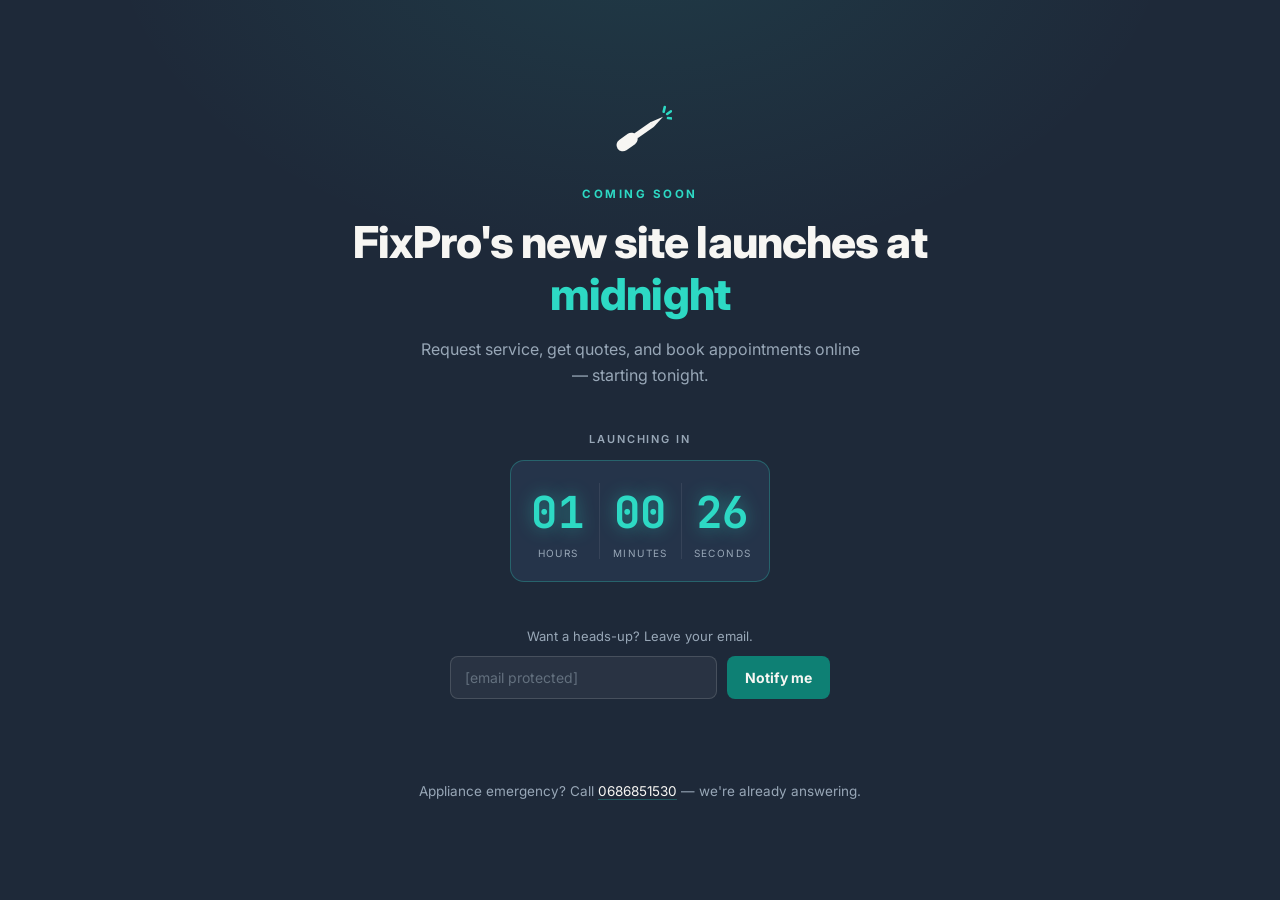
==== index.html @ 2ffcae4a "Add FixPro coming-soon page Static single-page site with a countdown to local midnight and an email " ====
<!DOCTYPE html>
<html lang="en">
<head>
<meta charset="UTF-8">
<meta name="viewport" content="width=device-width, initial-scale=1.0">
<title>Coming Soon — FixPro</title>
<link rel="preconnect" href="https://fonts.googleapis.com">
<link rel="preconnect" href="https://fonts.gstatic.com" crossorigin>
<link href="https://fonts.googleapis.com/css2?family=Inter:wght@400;500;600;700;800&family=JetBrains+Mono:wght@500;600;700&display=swap" rel="stylesheet">
<style>
  :root{
    --charcoal:#1E2939;
    --panel:#25344A;
    --offwhite:#F7F6F3;
    --teal-deep:#0E8074;
    --teal:#2DD9C4;
    --gray:#98A7B7;
    --border:rgba(45,217,196,0.28);
  }
  *{ box-sizing:border-box; }
  html,body{ height:100%; }
  body{
    margin:0; min-height:100vh; display:flex; align-items:center; justify-content:center;
    background:
      radial-gradient(ellipse 900px 600px at 50% -10%, rgba(45,217,196,0.10), transparent 60%),
      var(--charcoal);
    color:var(--offwhite);
    font-family:'Inter',system-ui,-apple-system,sans-serif;
    padding:64px 20px;
  }
  .mono{ font-family:'JetBrains Mono',ui-monospace,monospace; }

  .wrap{ max-width:600px; width:100%; text-align:center; animation:rise .7s ease both; }
  @keyframes rise{ from{ opacity:0; transform:translateY(14px); } to{ opacity:1; transform:none; } }

  .icon{ width:64px; height:64px; margin:0 auto 22px; display:block; }

  .eyebrow{
    font-size:11.5px; letter-spacing:.22em; font-weight:700; color:var(--teal);
    text-transform:uppercase; margin-bottom:16px;
  }
  h1{
    font-size:clamp(26px,6vw,44px); line-height:1.18; font-weight:800; letter-spacing:-0.02em;
    margin:0 0 16px;
  }
  h1 .accent{ color:var(--teal); }
  .sub{
    font-size:16px; line-height:1.6; color:var(--gray); max-width:440px; margin:0 auto 44px;
  }

  .cd-label{
    font-size:11px; letter-spacing:.18em; text-transform:uppercase; color:var(--gray);
    font-weight:600; margin-bottom:14px;
  }
  .panel{
    display:inline-flex; background:var(--panel); border:1px solid var(--border);
    border-radius:14px; padding:22px 6px; box-shadow:0 0 0 rgba(45,217,196,0.25);
    animation:glow 3.2s ease-in-out infinite;
  }
  @keyframes glow{
    0%,100%{ box-shadow:0 0 18px -4px rgba(45,217,196,0.18); }
    50%{ box-shadow:0 0 30px -2px rgba(45,217,196,0.38); }
  }
  .seg{ width:82px; padding:0 6px; position:relative; }
  .seg + .seg{ border-left:1px solid rgba(255,255,255,0.08); }
  .seg .num{
    font-size:clamp(30px,7vw,44px); font-weight:700; color:var(--teal);
    text-shadow:0 0 18px rgba(45,217,196,0.45); letter-spacing:.02em; font-variant-numeric:tabular-nums;
  }
  .seg .unit{ font-size:10px; letter-spacing:.14em; color:var(--gray); text-transform:uppercase; margin-top:6px; }

  #launched{ display:none; }
  #launched .num{ font-size:clamp(26px,5vw,34px); color:var(--teal); font-weight:700; }

  .notify{ margin-top:46px; }
  .notify-label{ display:block; font-size:13px; color:var(--gray); margin-bottom:12px; }
  .notify-row{ display:flex; gap:10px; max-width:380px; margin:0 auto; }
  .notify-row input{
    flex:1 1 auto; min-width:0; background:rgba(255,255,255,0.05); border:1px solid rgba(255,255,255,0.14);
    color:var(--offwhite); border-radius:8px; padding:12px 14px; font-size:14px; font-family:'Inter',sans-serif;
  }
  .notify-row input::placeholder{ color:#63707E; }
  .notify-row input:focus{ outline:2px solid var(--teal); outline-offset:1px; border-color:transparent; }
  .notify-row button{
    background:var(--teal-deep); color:var(--offwhite); border:none; border-radius:8px;
    padding:12px 18px; font-family:'Inter',sans-serif; font-weight:700; font-size:14px; cursor:pointer; flex-shrink:0;
  }
  .notify-row button:hover{ background:#0b6b60; }
  .notify-row button:focus-visible,.notify-row input:focus-visible{ outline:2px solid var(--teal); outline-offset:2px; }
  .notify-message{ min-height:1.2em; font-size:13px; color:var(--teal); margin:12px 0 0; }

  footer{ margin-top:56px; font-size:13.5px; color:var(--gray); }
  footer a{ color:var(--offwhite); text-decoration:none; border-bottom:1px solid var(--border); }
  footer a:hover{ color:var(--teal); }

  @media (max-width:480px){
    .seg{ width:64px; }
    .panel{ padding:18px 2px; }
    .notify-row{ flex-direction:column; }
  }

  @media (prefers-reduced-motion: reduce){
    *{ animation:none !important; transition:none !important; }
  }
</style>
</head>
<body>
  <div class="wrap">
    <svg class="icon" viewBox="0 0 160 160" xmlns="http://www.w3.org/2000/svg" aria-hidden="true">
      <g transform="translate(80,80) rotate(-35) scale(1.05)">
        <rect x="-65" y="-15" width="55" height="30" rx="15" fill="#F7F6F3"/>
        <rect x="-12" y="-7" width="48" height="14" fill="#F7F6F3"/>
        <polygon points="35,-7 35,7 67,0" fill="#F7F6F3"/>
        <line x1="75" y1="-9" x2="84" y2="-17" stroke="#2DD9C4" stroke-width="6" stroke-linecap="round"/>
        <line x1="79" y1="0" x2="90" y2="0" stroke="#2DD9C4" stroke-width="6" stroke-linecap="round"/>
        <line x1="75" y1="9" x2="84" y2="17" stroke="#2DD9C4" stroke-width="6" stroke-linecap="round"/>
      </g>
    </svg>

    <div class="eyebrow">Coming soon</div>
    <h1>FixPro's new site launches at <span class="accent">midnight</span></h1>
    <p class="sub">Request service, get quotes, and book appointments online — starting tonight.</p>

    <div id="countdown">
      <div class="cd-label">Launching in</div>
      <div class="panel">
        <div class="seg"><div class="num mono" id="cd-h">00</div><div class="unit">Hours</div></div>
        <div class="seg"><div class="num mono" id="cd-m">00</div><div class="unit">Minutes</div></div>
        <div class="seg"><div class="num mono" id="cd-s">00</div><div class="unit">Seconds</div></div>
      </div>
    </div>

    <div id="launched">
      <div class="cd-label">&nbsp;</div>
      <div class="panel"><div class="seg" style="width:auto;"><div class="num mono">It's midnight — we're live!</div></div></div>
    </div>

    <div class="notify">
      <label class="notify-label" for="notify-email">Want a heads-up? Leave your email.</label>
      <div class="notify-row">
        <input type="email" id="notify-email" placeholder="[email protected]" required>
        <button type="button" onclick="handleNotify()">Notify me</button>
      </div>
      <p class="notify-message" id="notify-msg" aria-live="polite"></p>
    </div>

    <footer>
      Appliance emergency? Call <a href="tel:0686851530">0686851530</a> — we're already answering.
    </footer>
  </div>

<script>
  function nextMidnight(){
    const now = new Date();
    return new Date(now.getFullYear(), now.getMonth(), now.getDate() + 1, 0, 0, 0, 0);
  }

  function pad(n){ return String(n).padStart(2,'0'); }

  let cdTimer = null;

  function tick(){
    const diff = nextMidnight() - new Date();
    if (diff <= 0){
      clearInterval(cdTimer);
      document.getElementById('countdown').style.display = 'none';
      document.getElementById('launched').style.display = 'block';
      return;
    }
    const totalSeconds = Math.floor(diff / 1000);
    document.getElementById('cd-h').textContent = pad(Math.floor(totalSeconds / 3600));
    document.getElementById('cd-m').textContent = pad(Math.floor((totalSeconds % 3600) / 60));
    document.getElementById('cd-s').textContent = pad(totalSeconds % 60);
  }

  tick();
  cdTimer = setInterval(tick, 1000);

  // NOTE: this demo form doesn't send anywhere yet — wire it up to an email
  // service (Mailchimp, ConvertKit, a form endpoint, etc.) to collect real signups.
  function handleNotify(){
    const input = document.getElementById('notify-email');
    const msg = document.getElementById('notify-msg');
    if (!input.value || !input.checkValidity()){
      msg.textContent = 'Enter a valid email address.';
      msg.style.color = '#FF8A80';
      return;
    }
    msg.style.color = 'var(--teal)';
    msg.textContent = "Thanks — we'll email you the moment we're live.";
    input.value = '';
    input.disabled = true;
    document.querySelector('.notify-row button').disabled = true;
  }
</script>
</body>
</html>
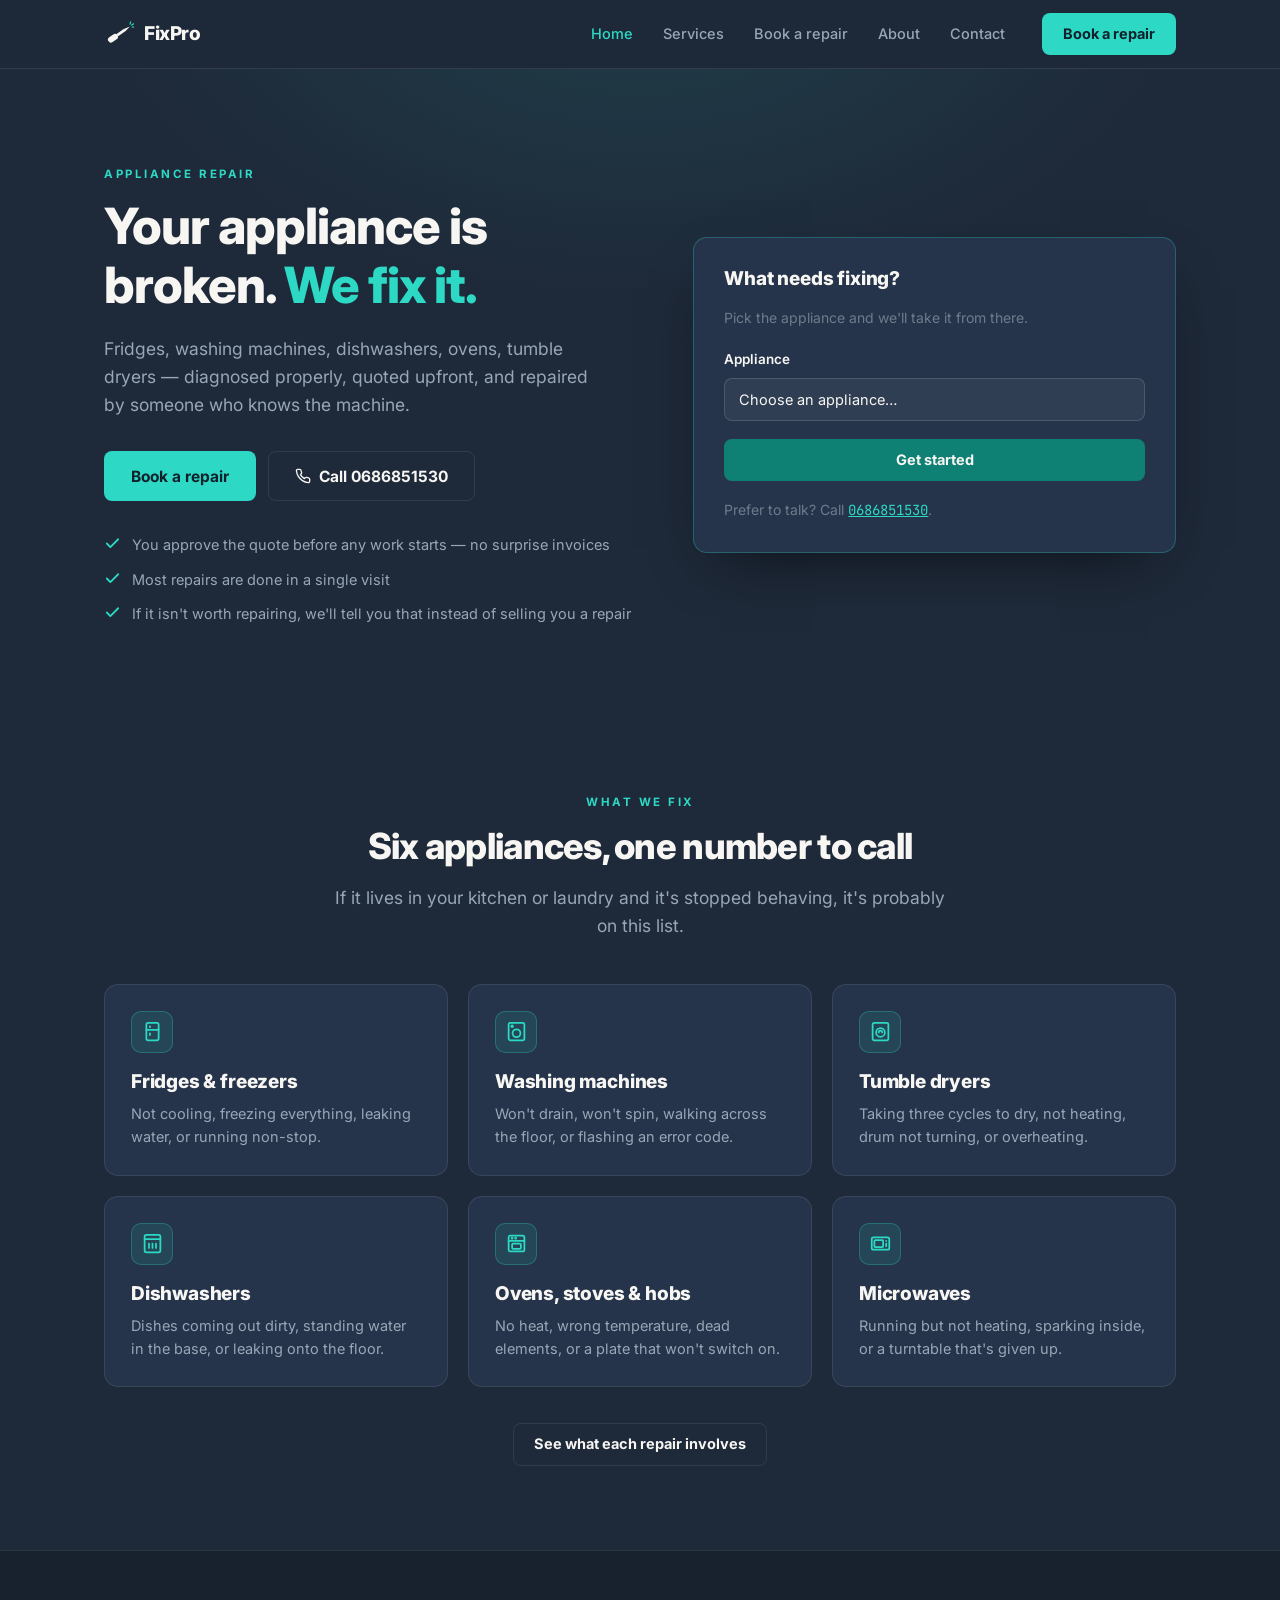
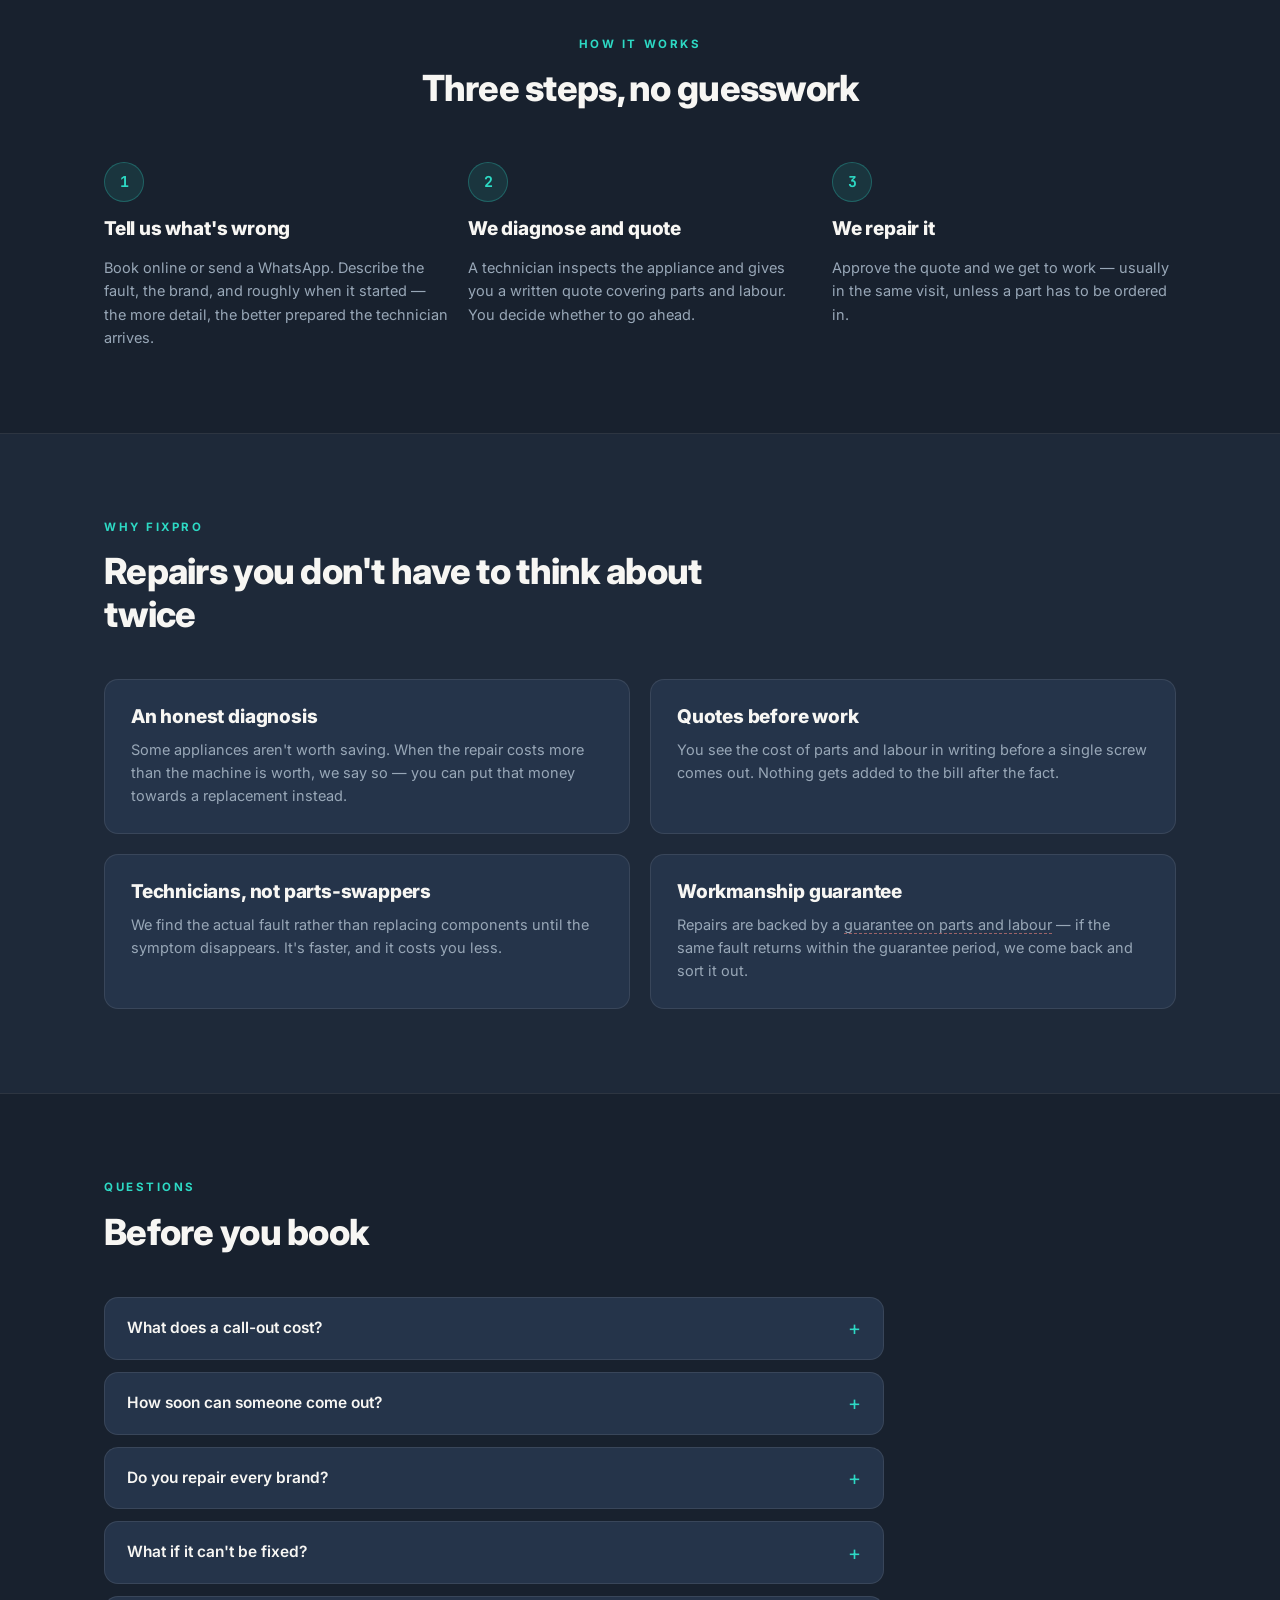
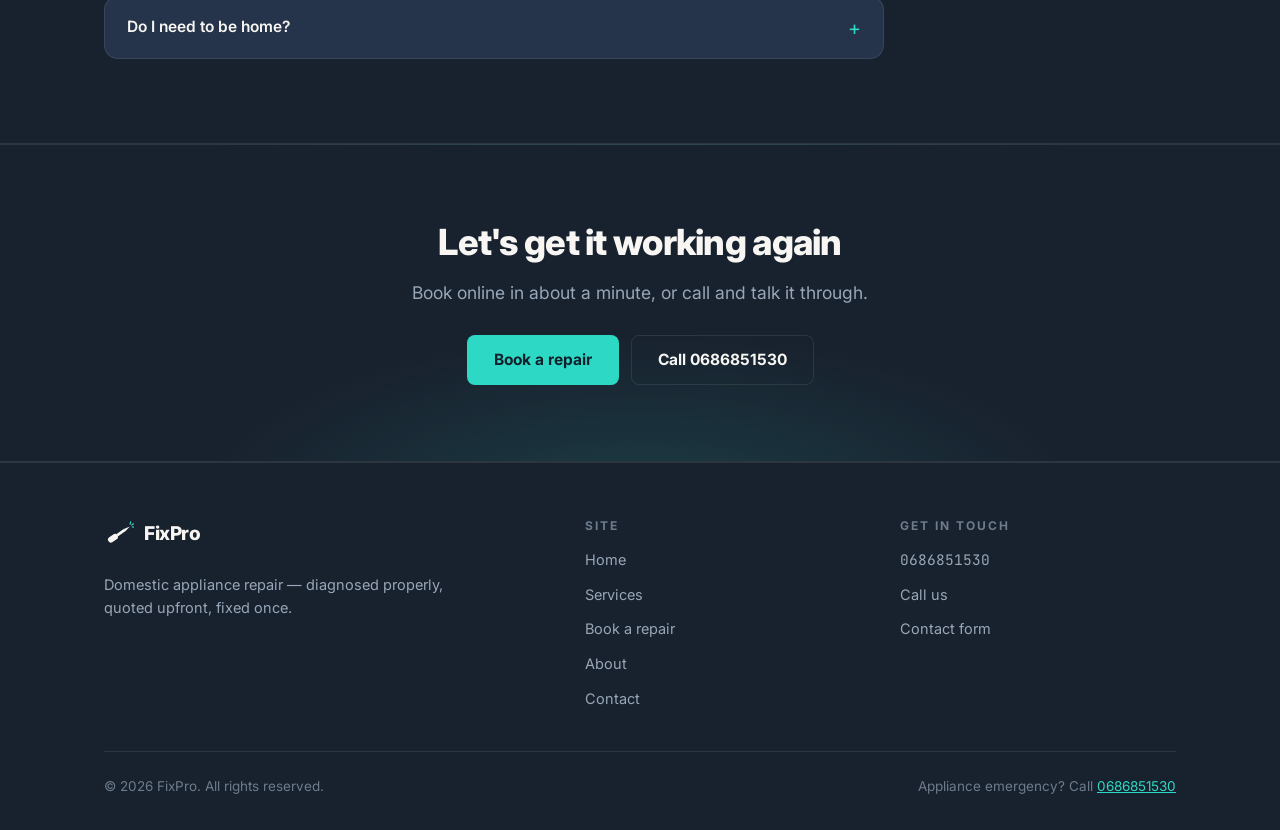
==== commit b8b40493: "Build out the full FixPro site Replaces the single coming-soon page with a five-page static site: ho" ====
--- a/index.html
+++ b/index.html
@@ -3,195 +3,345 @@
 <head>
 <meta charset="UTF-8">
 <meta name="viewport" content="width=device-width, initial-scale=1.0">
-<title>Coming Soon — FixPro</title>
+<title>FixPro — Appliance Repair, Done Properly</title>
+<meta name="description" content="FixPro repairs fridges, washing machines, dishwashers, ovens, tumble dryers and more. Book online, get an upfront quote, and get your appliance working again.">
+<link rel="icon" href="/assets/favicon.svg" type="image/svg+xml">
 <link rel="preconnect" href="https://fonts.googleapis.com">
 <link rel="preconnect" href="https://fonts.gstatic.com" crossorigin>
 <link href="https://fonts.googleapis.com/css2?family=Inter:wght@400;500;600;700;800&family=JetBrains+Mono:wght@500;600;700&display=swap" rel="stylesheet">
-<style>
-  :root{
-    --charcoal:#1E2939;
-    --panel:#25344A;
-    --offwhite:#F7F6F3;
-    --teal-deep:#0E8074;
-    --teal:#2DD9C4;
-    --gray:#98A7B7;
-    --border:rgba(45,217,196,0.28);
-  }
-  *{ box-sizing:border-box; }
-  html,body{ height:100%; }
-  body{
-    margin:0; min-height:100vh; display:flex; align-items:center; justify-content:center;
-    background:
-      radial-gradient(ellipse 900px 600px at 50% -10%, rgba(45,217,196,0.10), transparent 60%),
-      var(--charcoal);
-    color:var(--offwhite);
-    font-family:'Inter',system-ui,-apple-system,sans-serif;
-    padding:64px 20px;
-  }
-  .mono{ font-family:'JetBrains Mono',ui-monospace,monospace; }
-
-  .wrap{ max-width:600px; width:100%; text-align:center; animation:rise .7s ease both; }
-  @keyframes rise{ from{ opacity:0; transform:translateY(14px); } to{ opacity:1; transform:none; } }
-
-  .icon{ width:64px; height:64px; margin:0 auto 22px; display:block; }
-
-  .eyebrow{
-    font-size:11.5px; letter-spacing:.22em; font-weight:700; color:var(--teal);
-    text-transform:uppercase; margin-bottom:16px;
-  }
-  h1{
-    font-size:clamp(26px,6vw,44px); line-height:1.18; font-weight:800; letter-spacing:-0.02em;
-    margin:0 0 16px;
-  }
-  h1 .accent{ color:var(--teal); }
-  .sub{
-    font-size:16px; line-height:1.6; color:var(--gray); max-width:440px; margin:0 auto 44px;
-  }
-
-  .cd-label{
-    font-size:11px; letter-spacing:.18em; text-transform:uppercase; color:var(--gray);
-    font-weight:600; margin-bottom:14px;
-  }
-  .panel{
-    display:inline-flex; background:var(--panel); border:1px solid var(--border);
-    border-radius:14px; padding:22px 6px; box-shadow:0 0 0 rgba(45,217,196,0.25);
-    animation:glow 3.2s ease-in-out infinite;
-  }
-  @keyframes glow{
-    0%,100%{ box-shadow:0 0 18px -4px rgba(45,217,196,0.18); }
-    50%{ box-shadow:0 0 30px -2px rgba(45,217,196,0.38); }
-  }
-  .seg{ width:82px; padding:0 6px; position:relative; }
-  .seg + .seg{ border-left:1px solid rgba(255,255,255,0.08); }
-  .seg .num{
-    font-size:clamp(30px,7vw,44px); font-weight:700; color:var(--teal);
-    text-shadow:0 0 18px rgba(45,217,196,0.45); letter-spacing:.02em; font-variant-numeric:tabular-nums;
-  }
-  .seg .unit{ font-size:10px; letter-spacing:.14em; color:var(--gray); text-transform:uppercase; margin-top:6px; }
-
-  #launched{ display:none; }
-  #launched .num{ font-size:clamp(26px,5vw,34px); color:var(--teal); font-weight:700; }
-
-  .notify{ margin-top:46px; }
-  .notify-label{ display:block; font-size:13px; color:var(--gray); margin-bottom:12px; }
-  .notify-row{ display:flex; gap:10px; max-width:380px; margin:0 auto; }
-  .notify-row input{
-    flex:1 1 auto; min-width:0; background:rgba(255,255,255,0.05); border:1px solid rgba(255,255,255,0.14);
-    color:var(--offwhite); border-radius:8px; padding:12px 14px; font-size:14px; font-family:'Inter',sans-serif;
-  }
-  .notify-row input::placeholder{ color:#63707E; }
-  .notify-row input:focus{ outline:2px solid var(--teal); outline-offset:1px; border-color:transparent; }
-  .notify-row button{
-    background:var(--teal-deep); color:var(--offwhite); border:none; border-radius:8px;
-    padding:12px 18px; font-family:'Inter',sans-serif; font-weight:700; font-size:14px; cursor:pointer; flex-shrink:0;
-  }
-  .notify-row button:hover{ background:#0b6b60; }
-  .notify-row button:focus-visible,.notify-row input:focus-visible{ outline:2px solid var(--teal); outline-offset:2px; }
-  .notify-message{ min-height:1.2em; font-size:13px; color:var(--teal); margin:12px 0 0; }
-
-  footer{ margin-top:56px; font-size:13.5px; color:var(--gray); }
-  footer a{ color:var(--offwhite); text-decoration:none; border-bottom:1px solid var(--border); }
-  footer a:hover{ color:var(--teal); }
-
-  @media (max-width:480px){
-    .seg{ width:64px; }
-    .panel{ padding:18px 2px; }
-    .notify-row{ flex-direction:column; }
-  }
-
-  @media (prefers-reduced-motion: reduce){
-    *{ animation:none !important; transition:none !important; }
-  }
-</style>
+<link rel="stylesheet" href="/assets/styles.css">
 </head>
 <body>
-  <div class="wrap">
-    <svg class="icon" viewBox="0 0 160 160" xmlns="http://www.w3.org/2000/svg" aria-hidden="true">
-      <g transform="translate(80,80) rotate(-35) scale(1.05)">
-        <rect x="-65" y="-15" width="55" height="30" rx="15" fill="#F7F6F3"/>
-        <rect x="-12" y="-7" width="48" height="14" fill="#F7F6F3"/>
-        <polygon points="35,-7 35,7 67,0" fill="#F7F6F3"/>
-        <line x1="75" y1="-9" x2="84" y2="-17" stroke="#2DD9C4" stroke-width="6" stroke-linecap="round"/>
-        <line x1="79" y1="0" x2="90" y2="0" stroke="#2DD9C4" stroke-width="6" stroke-linecap="round"/>
-        <line x1="75" y1="9" x2="84" y2="17" stroke="#2DD9C4" stroke-width="6" stroke-linecap="round"/>
-      </g>
-    </svg>
-
-    <div class="eyebrow">Coming soon</div>
-    <h1>FixPro's new site launches at <span class="accent">midnight</span></h1>
-    <p class="sub">Request service, get quotes, and book appointments online — starting tonight.</p>
-
-    <div id="countdown">
-      <div class="cd-label">Launching in</div>
-      <div class="panel">
-        <div class="seg"><div class="num mono" id="cd-h">00</div><div class="unit">Hours</div></div>
-        <div class="seg"><div class="num mono" id="cd-m">00</div><div class="unit">Minutes</div></div>
-        <div class="seg"><div class="num mono" id="cd-s">00</div><div class="unit">Seconds</div></div>
-      </div>
-    </div>
-
-    <div id="launched">
-      <div class="cd-label">&nbsp;</div>
-      <div class="panel"><div class="seg" style="width:auto;"><div class="num mono">It's midnight — we're live!</div></div></div>
-    </div>
-
-    <div class="notify">
-      <label class="notify-label" for="notify-email">Want a heads-up? Leave your email.</label>
-      <div class="notify-row">
-        <input type="email" id="notify-email" placeholder="[email protected]" required>
-        <button type="button" onclick="handleNotify()">Notify me</button>
-      </div>
-      <p class="notify-message" id="notify-msg" aria-live="polite"></p>
-    </div>
-
-    <footer>
-      Appliance emergency? Call <a href="tel:0686851530">0686851530</a> — we're already answering.
-    </footer>
+
+<a class="skip" href="#main">Skip to content</a>
+
+<header class="site-header">
+  <div class="container nav">
+    <a class="brand" href="/">
+      <svg viewBox="0 0 160 160" xmlns="http://www.w3.org/2000/svg" aria-hidden="true">
+        <g transform="translate(80,80) rotate(-35) scale(1.05)">
+          <rect x="-65" y="-15" width="55" height="30" rx="15" fill="#F7F6F3"/>
+          <rect x="-12" y="-7" width="48" height="14" fill="#F7F6F3"/>
+          <polygon points="35,-7 35,7 67,0" fill="#F7F6F3"/>
+          <line x1="75" y1="-9" x2="84" y2="-17" stroke="#2DD9C4" stroke-width="6" stroke-linecap="round"/>
+          <line x1="79" y1="0" x2="90" y2="0" stroke="#2DD9C4" stroke-width="6" stroke-linecap="round"/>
+          <line x1="75" y1="9" x2="84" y2="17" stroke="#2DD9C4" stroke-width="6" stroke-linecap="round"/>
+        </g>
+      </svg>
+      FixPro
+    </a>
+
+    <nav id="nav-links" class="nav-links" aria-label="Main">
+      <a href="/" aria-current="page">Home</a>
+      <a href="/services">Services</a>
+      <a href="/booking">Book a repair</a>
+      <a href="/about">About</a>
+      <a href="/contact">Contact</a>
+    </nav>
+
+    <div class="nav-cta">
+      <a class="btn btn--accent" href="/booking">Book a repair</a>
+    </div>
+
+    <button class="nav-toggle" type="button" aria-expanded="false" aria-controls="nav-links" aria-label="Toggle menu">
+      <svg width="18" height="18" viewBox="0 0 24 24" fill="none" stroke="currentColor" stroke-width="2" stroke-linecap="round" aria-hidden="true">
+        <line x1="3" y1="6" x2="21" y2="6"/><line x1="3" y1="12" x2="21" y2="12"/><line x1="3" y1="18" x2="21" y2="18"/>
+      </svg>
+    </button>
   </div>
-
-<script>
-  function nextMidnight(){
-    const now = new Date();
-    return new Date(now.getFullYear(), now.getMonth(), now.getDate() + 1, 0, 0, 0, 0);
-  }
-
-  function pad(n){ return String(n).padStart(2,'0'); }
-
-  let cdTimer = null;
-
-  function tick(){
-    const diff = nextMidnight() - new Date();
-    if (diff <= 0){
-      clearInterval(cdTimer);
-      document.getElementById('countdown').style.display = 'none';
-      document.getElementById('launched').style.display = 'block';
-      return;
-    }
-    const totalSeconds = Math.floor(diff / 1000);
-    document.getElementById('cd-h').textContent = pad(Math.floor(totalSeconds / 3600));
-    document.getElementById('cd-m').textContent = pad(Math.floor((totalSeconds % 3600) / 60));
-    document.getElementById('cd-s').textContent = pad(totalSeconds % 60);
-  }
-
-  tick();
-  cdTimer = setInterval(tick, 1000);
-
-  // NOTE: this demo form doesn't send anywhere yet — wire it up to an email
-  // service (Mailchimp, ConvertKit, a form endpoint, etc.) to collect real signups.
-  function handleNotify(){
-    const input = document.getElementById('notify-email');
-    const msg = document.getElementById('notify-msg');
-    if (!input.value || !input.checkValidity()){
-      msg.textContent = 'Enter a valid email address.';
-      msg.style.color = '#FF8A80';
-      return;
-    }
-    msg.style.color = 'var(--teal)';
-    msg.textContent = "Thanks — we'll email you the moment we're live.";
-    input.value = '';
-    input.disabled = true;
-    document.querySelector('.notify-row button').disabled = true;
-  }
-</script>
+</header>
+
+<main id="main">
+
+  <section class="hero">
+    <div class="container hero-inner">
+      <div>
+        <div class="eyebrow">Appliance repair</div>
+        <h1>Your appliance is broken. <span class="accent">We fix it.</span></h1>
+        <p class="lead">
+          Fridges, washing machines, dishwashers, ovens, tumble dryers — diagnosed
+          properly, quoted upfront, and repaired by someone who knows the machine.
+        </p>
+
+        <div class="btn-row">
+          <a class="btn btn--accent btn--lg" href="/booking">Book a repair</a>
+          <a class="btn btn--ghost btn--lg" href="tel:0686851530"
+             data-whatsapp="Hi FixPro, I need help with an appliance repair.">
+            <svg viewBox="0 0 24 24" fill="none" stroke="currentColor" stroke-width="2" stroke-linecap="round" stroke-linejoin="round" aria-hidden="true">
+              <path d="M22 16.92v3a2 2 0 0 1-2.18 2 19.79 19.79 0 0 1-8.63-3.07 19.5 19.5 0 0 1-6-6 19.79 19.79 0 0 1-3.07-8.67A2 2 0 0 1 4.11 2h3a2 2 0 0 1 2 1.72c.13.96.36 1.9.7 2.81a2 2 0 0 1-.45 2.11L8.09 9.91a16 16 0 0 0 6 6l1.27-1.27a2 2 0 0 1 2.11-.45c.9.34 1.85.57 2.81.7A2 2 0 0 1 22 16.92z"/>
+            </svg>
+            <span data-wa-label data-wa-fallback="Call 0686851530">Message us on WhatsApp</span>
+          </a>
+        </div>
+
+        <ul class="hero-points">
+          <li>
+            <svg viewBox="0 0 24 24" fill="none" stroke="currentColor" stroke-width="2.5" stroke-linecap="round" stroke-linejoin="round" aria-hidden="true"><polyline points="20 6 9 17 4 12"/></svg>
+            You approve the quote before any work starts — no surprise invoices
+          </li>
+          <li>
+            <svg viewBox="0 0 24 24" fill="none" stroke="currentColor" stroke-width="2.5" stroke-linecap="round" stroke-linejoin="round" aria-hidden="true"><polyline points="20 6 9 17 4 12"/></svg>
+            Most repairs are done in a single visit
+          </li>
+          <li>
+            <svg viewBox="0 0 24 24" fill="none" stroke="currentColor" stroke-width="2.5" stroke-linecap="round" stroke-linejoin="round" aria-hidden="true"><polyline points="20 6 9 17 4 12"/></svg>
+            If it isn't worth repairing, we'll tell you that instead of selling you a repair
+          </li>
+        </ul>
+      </div>
+
+      <div class="hero-card">
+        <h3>What needs fixing?</h3>
+        <p class="dim" style="margin-bottom:20px;">Pick the appliance and we'll take it from there.</p>
+
+        <form id="quick-start" class="form">
+          <div class="field">
+            <label for="quick-service">Appliance</label>
+            <select id="quick-service" name="service">
+              <option value="">Choose an appliance…</option>
+              <option value="Fridge or freezer">Fridge or freezer</option>
+              <option value="Washing machine">Washing machine</option>
+              <option value="Tumble dryer">Tumble dryer</option>
+              <option value="Dishwasher">Dishwasher</option>
+              <option value="Oven, stove or hob">Oven, stove or hob</option>
+              <option value="Microwave">Microwave</option>
+              <option value="Something else">Something else</option>
+            </select>
+          </div>
+          <button class="btn btn--primary btn--block" type="submit">Get started</button>
+        </form>
+
+        <p class="dim" style="margin-top:18px;">
+          Prefer to talk? Call <a href="tel:0686851530" class="mono">0686851530</a>.
+        </p>
+      </div>
+    </div>
+  </section>
+
+  <section class="section">
+    <div class="container">
+      <div class="section-head section-head--center">
+        <div class="eyebrow">What we fix</div>
+        <h2>Six appliances, one number to call</h2>
+        <p class="lead">If it lives in your kitchen or laundry and it's stopped behaving, it's probably on this list.</p>
+      </div>
+
+      <div class="grid grid--3">
+        <a class="card card--link" href="/services#refrigeration">
+          <div class="card-icon">
+            <svg viewBox="0 0 24 24" fill="none" stroke="currentColor" stroke-width="2" stroke-linecap="round" stroke-linejoin="round" aria-hidden="true"><rect x="5" y="2" width="14" height="20" rx="2"/><line x1="5" y1="10" x2="19" y2="10"/><line x1="9" y1="6" x2="9" y2="7"/><line x1="9" y1="14" x2="9" y2="16"/></svg>
+          </div>
+          <h3>Fridges &amp; freezers</h3>
+          <p>Not cooling, freezing everything, leaking water, or running non-stop.</p>
+        </a>
+
+        <a class="card card--link" href="/services#washing-machines">
+          <div class="card-icon">
+            <svg viewBox="0 0 24 24" fill="none" stroke="currentColor" stroke-width="2" stroke-linecap="round" stroke-linejoin="round" aria-hidden="true"><rect x="3" y="2" width="18" height="20" rx="2"/><circle cx="12" cy="14" r="4.5"/><circle cx="7" cy="6" r="1"/></svg>
+          </div>
+          <h3>Washing machines</h3>
+          <p>Won't drain, won't spin, walking across the floor, or flashing an error code.</p>
+        </a>
+
+        <a class="card card--link" href="/services#tumble-dryers">
+          <div class="card-icon">
+            <svg viewBox="0 0 24 24" fill="none" stroke="currentColor" stroke-width="2" stroke-linecap="round" stroke-linejoin="round" aria-hidden="true"><rect x="3" y="2" width="18" height="20" rx="2"/><circle cx="12" cy="13" r="5"/><path d="M10 13a2 2 0 0 1 4 0"/></svg>
+          </div>
+          <h3>Tumble dryers</h3>
+          <p>Taking three cycles to dry, not heating, drum not turning, or overheating.</p>
+        </a>
+
+        <a class="card card--link" href="/services#dishwashers">
+          <div class="card-icon">
+            <svg viewBox="0 0 24 24" fill="none" stroke="currentColor" stroke-width="2" stroke-linecap="round" stroke-linejoin="round" aria-hidden="true"><rect x="3" y="2" width="18" height="20" rx="2"/><line x1="3" y1="7" x2="21" y2="7"/><path d="M8 12v5M12 12v5M16 12v5"/></svg>
+          </div>
+          <h3>Dishwashers</h3>
+          <p>Dishes coming out dirty, standing water in the base, or leaking onto the floor.</p>
+        </a>
+
+        <a class="card card--link" href="/services#ovens">
+          <div class="card-icon">
+            <svg viewBox="0 0 24 24" fill="none" stroke="currentColor" stroke-width="2" stroke-linecap="round" stroke-linejoin="round" aria-hidden="true"><rect x="3" y="3" width="18" height="18" rx="2"/><line x1="3" y1="9" x2="21" y2="9"/><circle cx="7" cy="6" r=".6"/><circle cx="11" cy="6" r=".6"/><rect x="7" y="12" width="10" height="6" rx="1"/></svg>
+          </div>
+          <h3>Ovens, stoves &amp; hobs</h3>
+          <p>No heat, wrong temperature, dead elements, or a plate that won't switch on.</p>
+        </a>
+
+        <a class="card card--link" href="/services#microwaves">
+          <div class="card-icon">
+            <svg viewBox="0 0 24 24" fill="none" stroke="currentColor" stroke-width="2" stroke-linecap="round" stroke-linejoin="round" aria-hidden="true"><rect x="2" y="5" width="20" height="14" rx="2"/><rect x="5" y="8" width="10" height="8" rx="1"/><line x1="18.5" y1="9" x2="18.5" y2="9.01"/><line x1="18.5" y1="12" x2="18.5" y2="15"/></svg>
+          </div>
+          <h3>Microwaves</h3>
+          <p>Running but not heating, sparking inside, or a turntable that's given up.</p>
+        </a>
+      </div>
+
+      <div class="btn-row" style="justify-content:center; margin-top:36px;">
+        <a class="btn btn--ghost" href="/services">See what each repair involves</a>
+      </div>
+    </div>
+  </section>
+
+  <section class="section section--alt">
+    <div class="container">
+      <div class="section-head section-head--center">
+        <div class="eyebrow">How it works</div>
+        <h2>Three steps, no guesswork</h2>
+      </div>
+
+      <div class="steps">
+        <div class="step">
+          <h3>Tell us what's wrong</h3>
+          <p>Book online or send a WhatsApp. Describe the fault, the brand, and roughly when it started — the more detail, the better prepared the technician arrives.</p>
+        </div>
+        <div class="step">
+          <h3>We diagnose and quote</h3>
+          <p>A technician inspects the appliance and gives you a written quote covering parts and labour. You decide whether to go ahead.</p>
+        </div>
+        <div class="step">
+          <h3>We repair it</h3>
+          <p>Approve the quote and we get to work — usually in the same visit, unless a part has to be ordered in.</p>
+        </div>
+      </div>
+    </div>
+  </section>
+
+  <section class="section">
+    <div class="container">
+      <div class="section-head">
+        <div class="eyebrow">Why FixPro</div>
+        <h2>Repairs you don't have to think about twice</h2>
+      </div>
+
+      <div class="grid grid--2">
+        <div class="card">
+          <h3>An honest diagnosis</h3>
+          <p>Some appliances aren't worth saving. When the repair costs more than the machine is worth, we say so — you can put that money towards a replacement instead.</p>
+        </div>
+        <div class="card">
+          <h3>Quotes before work</h3>
+          <p>You see the cost of parts and labour in writing before a single screw comes out. Nothing gets added to the bill after the fact.</p>
+        </div>
+        <div class="card">
+          <h3>Technicians, not parts-swappers</h3>
+          <p>We find the actual fault rather than replacing components until the symptom disappears. It's faster, and it costs you less.</p>
+        </div>
+        <div class="card">
+          <h3>Workmanship guarantee</h3>
+          <p>Repairs are backed by a <span class="tbd" title="Confirm your actual guarantee period before launch">guarantee on parts and labour</span> — if the same fault returns within the guarantee period, we come back and sort it out.</p>
+        </div>
+      </div>
+    </div>
+  </section>
+
+  <section class="section section--alt">
+    <div class="container">
+      <div class="section-head">
+        <div class="eyebrow">Questions</div>
+        <h2>Before you book</h2>
+      </div>
+
+      <div class="faq">
+        <details>
+          <summary>What does a call-out cost?</summary>
+          <p>
+            <span class="tbd" title="Add your actual call-out fee and policy before launch">The call-out and diagnostic fee is confirmed when you book</span>,
+            so you know it upfront. If you go ahead with the repair, that fee comes off the final invoice.
+          </p>
+        </details>
+        <details>
+          <summary>How soon can someone come out?</summary>
+          <p>
+            It depends on the day and how far you are from us. Send your request through and we'll confirm the
+            soonest realistic slot — we'd rather give you an honest time than a hopeful one.
+          </p>
+        </details>
+        <details>
+          <summary>Do you repair every brand?</summary>
+          <p>
+            We work on the vast majority of domestic brands. Some manufacturers restrict parts to their own
+            service agents — if yours is one of them, we'll tell you upfront rather than waste your call-out fee.
+          </p>
+        </details>
+        <details>
+          <summary>What if it can't be fixed?</summary>
+          <p>
+            You'll get a straight answer and a written explanation of why. You still pay the diagnostic fee for
+            the technician's time, but you won't be charged for a repair that was never going to work.
+          </p>
+        </details>
+        <details>
+          <summary>Do I need to be home?</summary>
+          <p>
+            Yes — someone over 18 needs to be there to give the technician access, approve the quote, and sign off
+            the completed work.
+          </p>
+        </details>
+      </div>
+    </div>
+  </section>
+
+  <section class="cta-band">
+    <div class="container">
+      <h2>Let's get it working again</h2>
+      <p class="lead">Book online in about a minute, or call and talk it through.</p>
+      <div class="btn-row">
+        <a class="btn btn--accent btn--lg" href="/booking">Book a repair</a>
+        <a class="btn btn--ghost btn--lg" href="tel:0686851530">Call 0686851530</a>
+      </div>
+    </div>
+  </section>
+
+</main>
+
+<footer class="site-footer">
+  <div class="container">
+    <div class="footer-grid">
+      <div class="footer-about">
+        <a class="brand" href="/">
+          <svg viewBox="0 0 160 160" xmlns="http://www.w3.org/2000/svg" aria-hidden="true">
+            <g transform="translate(80,80) rotate(-35) scale(1.05)">
+              <rect x="-65" y="-15" width="55" height="30" rx="15" fill="#F7F6F3"/>
+              <rect x="-12" y="-7" width="48" height="14" fill="#F7F6F3"/>
+              <polygon points="35,-7 35,7 67,0" fill="#F7F6F3"/>
+              <line x1="75" y1="-9" x2="84" y2="-17" stroke="#2DD9C4" stroke-width="6" stroke-linecap="round"/>
+              <line x1="79" y1="0" x2="90" y2="0" stroke="#2DD9C4" stroke-width="6" stroke-linecap="round"/>
+              <line x1="75" y1="9" x2="84" y2="17" stroke="#2DD9C4" stroke-width="6" stroke-linecap="round"/>
+            </g>
+          </svg>
+          FixPro
+        </a>
+        <p>Domestic appliance repair — diagnosed properly, quoted upfront, fixed once.</p>
+      </div>
+
+      <div>
+        <h4>Site</h4>
+        <ul class="footer-links">
+          <li><a href="/">Home</a></li>
+          <li><a href="/services">Services</a></li>
+          <li><a href="/booking">Book a repair</a></li>
+          <li><a href="/about">About</a></li>
+          <li><a href="/contact">Contact</a></li>
+        </ul>
+      </div>
+
+      <div>
+        <h4>Get in touch</h4>
+        <ul class="footer-links">
+          <li><a href="tel:0686851530" class="mono">0686851530</a></li>
+          <li><a href="tel:0686851530" data-whatsapp="Hi FixPro, I need help with an appliance repair."><span data-wa-label data-wa-fallback="Call us">WhatsApp</span></a></li>
+          <li><a href="/contact">Contact form</a></li>
+        </ul>
+      </div>
+    </div>
+
+    <div class="footer-bottom">
+      <span>&copy; <span data-year>2026</span> FixPro. All rights reserved.</span>
+      <span>Appliance emergency? Call <a href="tel:0686851530">0686851530</a></span>
+    </div>
+  </div>
+</footer>
+
+<script src="/assets/app.js"></script>
 </body>
 </html>
--- a/assets/styles.css
+++ b/assets/styles.css
@@ -0,0 +1,363 @@
+/* FixPro — design system
+   Tokens carried over from the original coming-soon page so the two stay in sync. */
+
+:root{
+  --charcoal:#1E2939;
+  --charcoal-deep:#18212E;
+  --panel:#25344A;
+  --panel-soft:#2B3B53;
+  --offwhite:#F7F6F3;
+  --teal-deep:#0E8074;
+  --teal:#2DD9C4;
+  --gray:#98A7B7;
+  --gray-dim:#6D7C8C;
+  --border:rgba(45,217,196,0.28);
+  --hairline:rgba(255,255,255,0.09);
+  --danger:#FF8A80;
+
+  --maxw:1120px;
+  --radius:14px;
+  --radius-sm:8px;
+
+  --font:'Inter',system-ui,-apple-system,'Segoe UI',sans-serif;
+  --mono:'JetBrains Mono',ui-monospace,'Cascadia Mono',monospace;
+}
+
+*{ box-sizing:border-box; }
+
+html{ scroll-behavior:smooth; }
+
+body{
+  margin:0;
+  background:var(--charcoal);
+  color:var(--offwhite);
+  font-family:var(--font);
+  font-size:16px;
+  line-height:1.6;
+  -webkit-font-smoothing:antialiased;
+}
+
+img,svg{ max-width:100%; }
+
+a{ color:var(--teal); }
+
+.mono{ font-family:var(--mono); }
+
+/* ---------- layout ---------- */
+
+.container{ width:100%; max-width:var(--maxw); margin:0 auto; padding:0 24px; }
+
+.section{ padding:84px 0; }
+.section--tight{ padding:56px 0; }
+.section--alt{ background:var(--charcoal-deep); border-block:1px solid var(--hairline); }
+
+.section-head{ max-width:620px; margin-bottom:44px; }
+.section-head--center{ margin-inline:auto; text-align:center; }
+
+.eyebrow{
+  font-size:11.5px; letter-spacing:.22em; font-weight:700; color:var(--teal);
+  text-transform:uppercase; margin-bottom:14px;
+}
+
+h1,h2,h3,h4{ margin:0 0 16px; font-weight:800; letter-spacing:-0.02em; line-height:1.18; }
+h1{ font-size:clamp(30px,5.4vw,50px); }
+h2{ font-size:clamp(25px,3.6vw,36px); }
+h3{ font-size:19px; letter-spacing:-0.01em; }
+h4{ font-size:16px; letter-spacing:0; font-weight:700; }
+
+p{ margin:0 0 16px; }
+p:last-child{ margin-bottom:0; }
+
+.lead{ font-size:17.5px; color:var(--gray); }
+.muted{ color:var(--gray); }
+.dim{ color:var(--gray-dim); font-size:14px; }
+
+.accent{ color:var(--teal); }
+
+.grid{ display:grid; gap:20px; }
+.grid--2{ grid-template-columns:repeat(2,1fr); }
+.grid--3{ grid-template-columns:repeat(3,1fr); }
+.grid--4{ grid-template-columns:repeat(4,1fr); }
+
+/* ---------- skip link ---------- */
+
+.skip{
+  position:absolute; left:-9999px; top:0; z-index:100;
+  background:var(--teal); color:var(--charcoal); padding:12px 18px;
+  border-radius:0 0 var(--radius-sm) 0; font-weight:700;
+}
+.skip:focus{ left:0; }
+
+/* ---------- header ---------- */
+
+.site-header{
+  position:sticky; top:0; z-index:50;
+  background:rgba(30,41,57,0.88);
+  backdrop-filter:blur(12px);
+  border-bottom:1px solid var(--hairline);
+}
+.nav{ display:flex; align-items:center; gap:24px; height:68px; }
+
+.brand{
+  display:inline-flex; align-items:center; gap:10px;
+  font-weight:800; font-size:19px; letter-spacing:-0.02em;
+  color:var(--offwhite); text-decoration:none; flex-shrink:0;
+}
+.brand svg{ width:30px; height:30px; }
+.brand:hover{ color:var(--offwhite); }
+
+.nav-links{ display:flex; gap:4px; margin-left:auto; align-items:center; }
+.nav-links a{
+  color:var(--gray); text-decoration:none; font-size:14.5px; font-weight:500;
+  padding:8px 13px; border-radius:var(--radius-sm);
+}
+.nav-links a:hover{ color:var(--offwhite); background:rgba(255,255,255,0.05); }
+.nav-links a[aria-current="page"]{ color:var(--teal); }
+
+.nav-cta{ display:flex; gap:10px; align-items:center; flex-shrink:0; }
+
+.nav-toggle{
+  display:none; margin-left:auto;
+  background:transparent; border:1px solid var(--hairline); border-radius:var(--radius-sm);
+  color:var(--offwhite); padding:8px 11px; cursor:pointer;
+}
+
+/* ---------- buttons ---------- */
+
+.btn{
+  display:inline-flex; align-items:center; justify-content:center; gap:8px;
+  font-family:var(--font); font-weight:700; font-size:14.5px; line-height:1;
+  padding:13px 20px; border-radius:var(--radius-sm); border:1px solid transparent;
+  text-decoration:none; cursor:pointer; white-space:nowrap;
+  transition:background .15s ease, border-color .15s ease, color .15s ease;
+}
+.btn svg{ width:16px; height:16px; flex-shrink:0; }
+
+.btn--primary{ background:var(--teal-deep); color:var(--offwhite); }
+.btn--primary:hover{ background:#0b6b60; color:var(--offwhite); }
+
+.btn--accent{ background:var(--teal); color:#10202C; }
+.btn--accent:hover{ background:#4EE3D1; color:#10202C; }
+
+.btn--ghost{ background:transparent; border-color:var(--hairline); color:var(--offwhite); }
+.btn--ghost:hover{ border-color:var(--border); background:rgba(45,217,196,0.07); color:var(--offwhite); }
+
+.btn--lg{ padding:16px 26px; font-size:15.5px; }
+.btn--block{ width:100%; }
+
+.btn:disabled{ opacity:.5; cursor:not-allowed; }
+
+.btn-row{ display:flex; gap:12px; flex-wrap:wrap; }
+
+:where(a,button,input,select,textarea,summary):focus-visible{
+  outline:2px solid var(--teal); outline-offset:2px; border-radius:4px;
+}
+
+/* ---------- hero ---------- */
+
+.hero{
+  position:relative; overflow:hidden;
+  background:
+    radial-gradient(ellipse 900px 560px at 50% -18%, rgba(45,217,196,0.12), transparent 62%),
+    var(--charcoal);
+  padding:96px 0 84px;
+}
+.hero-inner{ display:grid; grid-template-columns:1.05fr .95fr; gap:56px; align-items:center; }
+.hero h1{ margin-bottom:20px; }
+.hero .lead{ margin-bottom:32px; max-width:44ch; }
+
+.hero-points{ list-style:none; margin:32px 0 0; padding:0; display:grid; gap:11px; }
+.hero-points li{ display:flex; gap:11px; align-items:flex-start; font-size:14.5px; color:var(--gray); }
+.hero-points svg{ width:17px; height:17px; flex-shrink:0; margin-top:2px; color:var(--teal); }
+
+.hero-card{
+  background:var(--panel); border:1px solid var(--border); border-radius:var(--radius);
+  padding:30px; box-shadow:0 24px 60px -28px rgba(0,0,0,0.7);
+}
+
+/* ---------- cards ---------- */
+
+.card{
+  background:var(--panel); border:1px solid var(--hairline); border-radius:var(--radius);
+  padding:26px; height:100%;
+}
+.card--link{ text-decoration:none; color:inherit; display:block; transition:border-color .15s ease, transform .15s ease; }
+.card--link:hover{ border-color:var(--border); transform:translateY(-2px); color:inherit; }
+.card h3{ margin-bottom:9px; }
+.card p{ color:var(--gray); font-size:14.5px; }
+
+.card-icon{
+  width:42px; height:42px; border-radius:10px;
+  background:rgba(45,217,196,0.11); border:1px solid var(--border);
+  display:flex; align-items:center; justify-content:center; margin-bottom:18px; color:var(--teal);
+}
+.card-icon svg{ width:21px; height:21px; }
+
+.card-list{ list-style:none; margin:16px 0 0; padding:0; display:grid; gap:8px; }
+.card-list li{ font-size:14px; color:var(--gray); padding-left:18px; position:relative; }
+.card-list li::before{
+  content:''; position:absolute; left:0; top:8px;
+  width:6px; height:6px; border-radius:50%; background:var(--teal); opacity:.7;
+}
+
+/* Main column + sidebar, used on the booking and contact pages. */
+.layout-aside{ display:grid; grid-template-columns:1.35fr .65fr; gap:48px; align-items:start; }
+@media (max-width:900px){ .layout-aside{ grid-template-columns:1fr; gap:32px; } }
+
+/* ---------- steps ---------- */
+
+.steps{ counter-reset:step; display:grid; gap:20px; grid-template-columns:repeat(3,1fr); }
+.step{ position:relative; padding-top:8px; }
+.step::before{
+  counter-increment:step; content:counter(step);
+  display:flex; align-items:center; justify-content:center;
+  width:38px; height:38px; border-radius:50%; margin-bottom:16px;
+  background:rgba(45,217,196,0.11); border:1px solid var(--border);
+  color:var(--teal); font-family:var(--mono); font-weight:700; font-size:15px;
+}
+.step p{ color:var(--gray); font-size:14.5px; }
+
+/* ---------- callout / notice ---------- */
+
+.callout{
+  background:rgba(45,217,196,0.07); border:1px solid var(--border);
+  border-radius:var(--radius); padding:22px 24px;
+}
+.callout--warn{ background:rgba(255,138,128,0.07); border-color:rgba(255,138,128,0.3); }
+
+/* ---------- CTA band ---------- */
+
+.cta-band{
+  background:
+    radial-gradient(ellipse 700px 300px at 50% 120%, rgba(45,217,196,0.16), transparent 65%),
+    var(--charcoal-deep);
+  border-block:1px solid var(--hairline);
+  text-align:center; padding:76px 0;
+}
+.cta-band .btn-row{ justify-content:center; margin-top:28px; }
+
+/* ---------- forms ---------- */
+
+.form{ display:grid; gap:18px; }
+.form-row{ display:grid; gap:18px; grid-template-columns:1fr 1fr; }
+
+.field{ display:grid; gap:7px; }
+.field label{ font-size:13.5px; font-weight:600; color:var(--offwhite); }
+.field .hint{ font-size:12.5px; color:var(--gray-dim); }
+.field .req{ color:var(--teal); }
+
+.field input,.field select,.field textarea{
+  width:100%; background:rgba(255,255,255,0.05);
+  border:1px solid rgba(255,255,255,0.14); border-radius:var(--radius-sm);
+  color:var(--offwhite); padding:12px 14px; font-size:14.5px; font-family:var(--font);
+}
+.field textarea{ resize:vertical; min-height:110px; }
+.field input::placeholder,.field textarea::placeholder{ color:#63707E; }
+.field select{ appearance:none; cursor:pointer; }
+.field select option{ background:var(--panel); color:var(--offwhite); }
+
+.field input:focus,.field select:focus,.field textarea:focus{
+  outline:2px solid var(--teal); outline-offset:1px; border-color:transparent;
+}
+.field input[aria-invalid="true"],.field select[aria-invalid="true"],.field textarea[aria-invalid="true"]{
+  border-color:var(--danger);
+}
+.field .error{ font-size:12.5px; color:var(--danger); min-height:1em; }
+
+.form-status{ font-size:14px; min-height:1.3em; margin:0; }
+.form-status[data-tone="ok"]{ color:var(--teal); }
+.form-status[data-tone="err"]{ color:var(--danger); }
+
+fieldset{ border:0; padding:0; margin:0; }
+legend{ font-size:13.5px; font-weight:600; padding:0; margin-bottom:7px; }
+
+/* ---------- FAQ ---------- */
+
+.faq{ display:grid; gap:12px; max-width:780px; }
+.faq details{
+  background:var(--panel); border:1px solid var(--hairline);
+  border-radius:var(--radius); padding:0 22px;
+}
+.faq details[open]{ border-color:var(--border); }
+.faq summary{
+  cursor:pointer; list-style:none; padding:18px 0; font-weight:600; font-size:15.5px;
+  display:flex; justify-content:space-between; align-items:center; gap:16px;
+}
+.faq summary::-webkit-details-marker{ display:none; }
+.faq summary::after{ content:'+'; color:var(--teal); font-size:20px; font-weight:400; line-height:1; }
+.faq details[open] summary::after{ content:'\2212'; }
+.faq details > p{ color:var(--gray); font-size:14.5px; padding-bottom:20px; margin:0; }
+
+/* ---------- contact rows ---------- */
+
+.contact-list{ list-style:none; margin:0; padding:0; display:grid; gap:2px; }
+.contact-list li{ display:flex; gap:14px; align-items:flex-start; padding:16px 0; border-bottom:1px solid var(--hairline); }
+.contact-list li:last-child{ border-bottom:0; }
+.contact-list svg{ width:19px; height:19px; color:var(--teal); flex-shrink:0; margin-top:3px; }
+.contact-list .label{ font-size:12px; letter-spacing:.14em; text-transform:uppercase; color:var(--gray-dim); font-weight:600; margin-bottom:3px; }
+.contact-list a{ text-decoration:none; font-weight:600; }
+.contact-list a:hover{ text-decoration:underline; }
+
+/* ---------- footer ---------- */
+
+.site-footer{ background:var(--charcoal-deep); border-top:1px solid var(--hairline); padding:56px 0 32px; }
+.footer-grid{ display:grid; grid-template-columns:1.6fr 1fr 1fr; gap:40px; margin-bottom:40px; }
+.footer-grid h4{ font-size:12px; letter-spacing:.16em; text-transform:uppercase; color:var(--gray-dim); margin-bottom:14px; }
+.footer-links{ list-style:none; margin:0; padding:0; display:grid; gap:9px; }
+.footer-links a{ color:var(--gray); text-decoration:none; font-size:14.5px; }
+.footer-links a:hover{ color:var(--teal); }
+.footer-about p{ color:var(--gray); font-size:14.5px; max-width:38ch; margin-top:16px; }
+.footer-bottom{
+  border-top:1px solid var(--hairline); padding-top:24px;
+  display:flex; justify-content:space-between; gap:16px; flex-wrap:wrap;
+  font-size:13.5px; color:var(--gray-dim);
+}
+
+/* ---------- placeholder marker ---------- */
+/* Wraps copy the business still needs to supply. Search "tbd" before launch. */
+.tbd{
+  border-bottom:1px dashed rgba(255,138,128,0.55);
+  cursor:help;
+}
+
+/* ---------- responsive ---------- */
+
+@media (max-width:900px){
+  .hero-inner{ grid-template-columns:1fr; gap:40px; }
+  .grid--4{ grid-template-columns:repeat(2,1fr); }
+  .grid--3{ grid-template-columns:repeat(2,1fr); }
+  .steps{ grid-template-columns:1fr; }
+  .footer-grid{ grid-template-columns:1fr 1fr; }
+  .footer-about{ grid-column:1 / -1; }
+}
+
+@media (max-width:720px){
+  .section{ padding:60px 0; }
+  .hero{ padding:64px 0 56px; }
+
+  .nav-toggle{ display:block; }
+  .nav-links{
+    display:none; position:absolute; left:0; right:0; top:68px;
+    flex-direction:column; align-items:stretch; gap:2px; margin:0; padding:12px 16px 18px;
+    background:var(--charcoal-deep); border-bottom:1px solid var(--hairline);
+  }
+  .nav-links.is-open{ display:flex; }
+  .nav-links a{ padding:12px 14px; font-size:15.5px; }
+  /* nav-links leaves the flow on mobile, so the CTA takes over the right edge. */
+  .nav-cta{ margin-left:auto; }
+  .nav-cta .btn span{ display:none; }
+  .nav-cta .btn{ padding:11px 13px; }
+}
+
+@media (max-width:560px){
+  .container{ padding:0 18px; }
+  .grid--2,.grid--3,.grid--4{ grid-template-columns:1fr; }
+  .form-row{ grid-template-columns:1fr; }
+  .footer-grid{ grid-template-columns:1fr; gap:32px; }
+  .btn-row .btn{ width:100%; }
+}
+
+@media (prefers-reduced-motion:reduce){
+  html{ scroll-behavior:auto; }
+  *{ animation:none !important; transition:none !important; }
+}
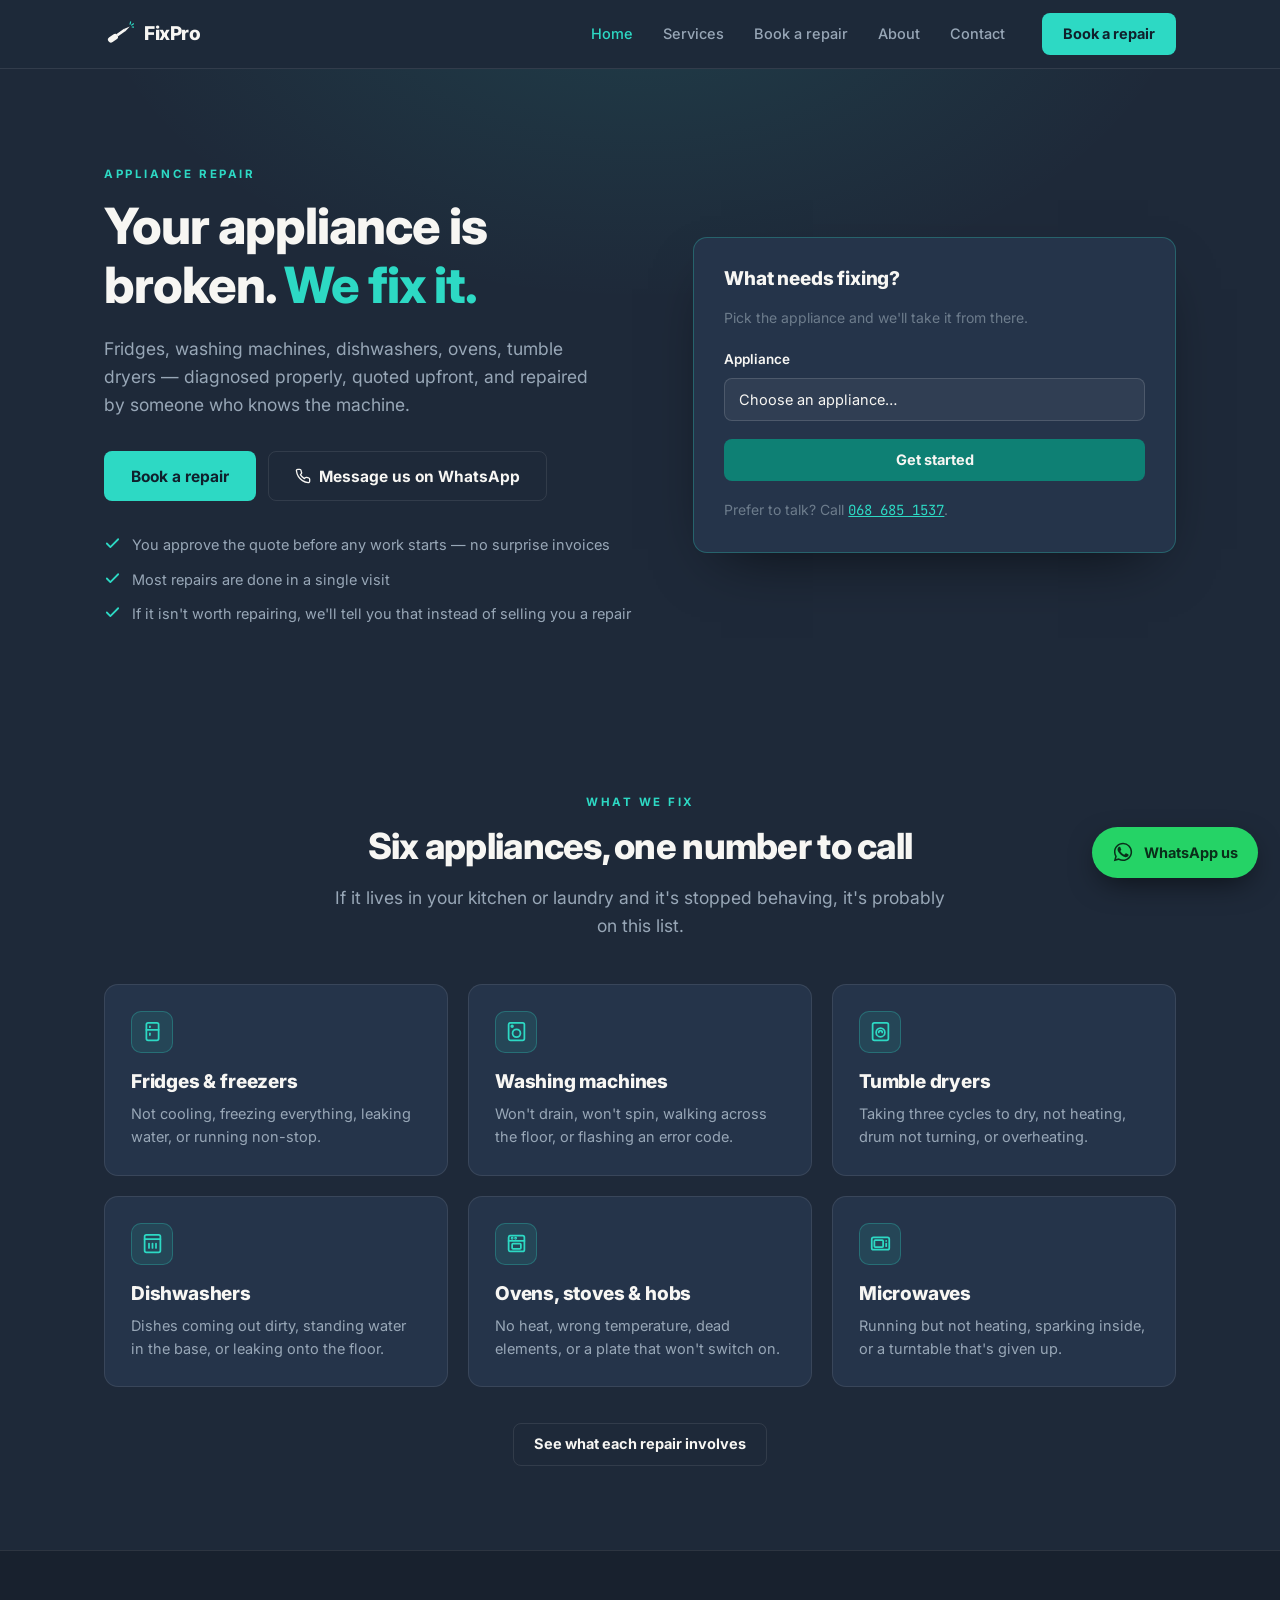
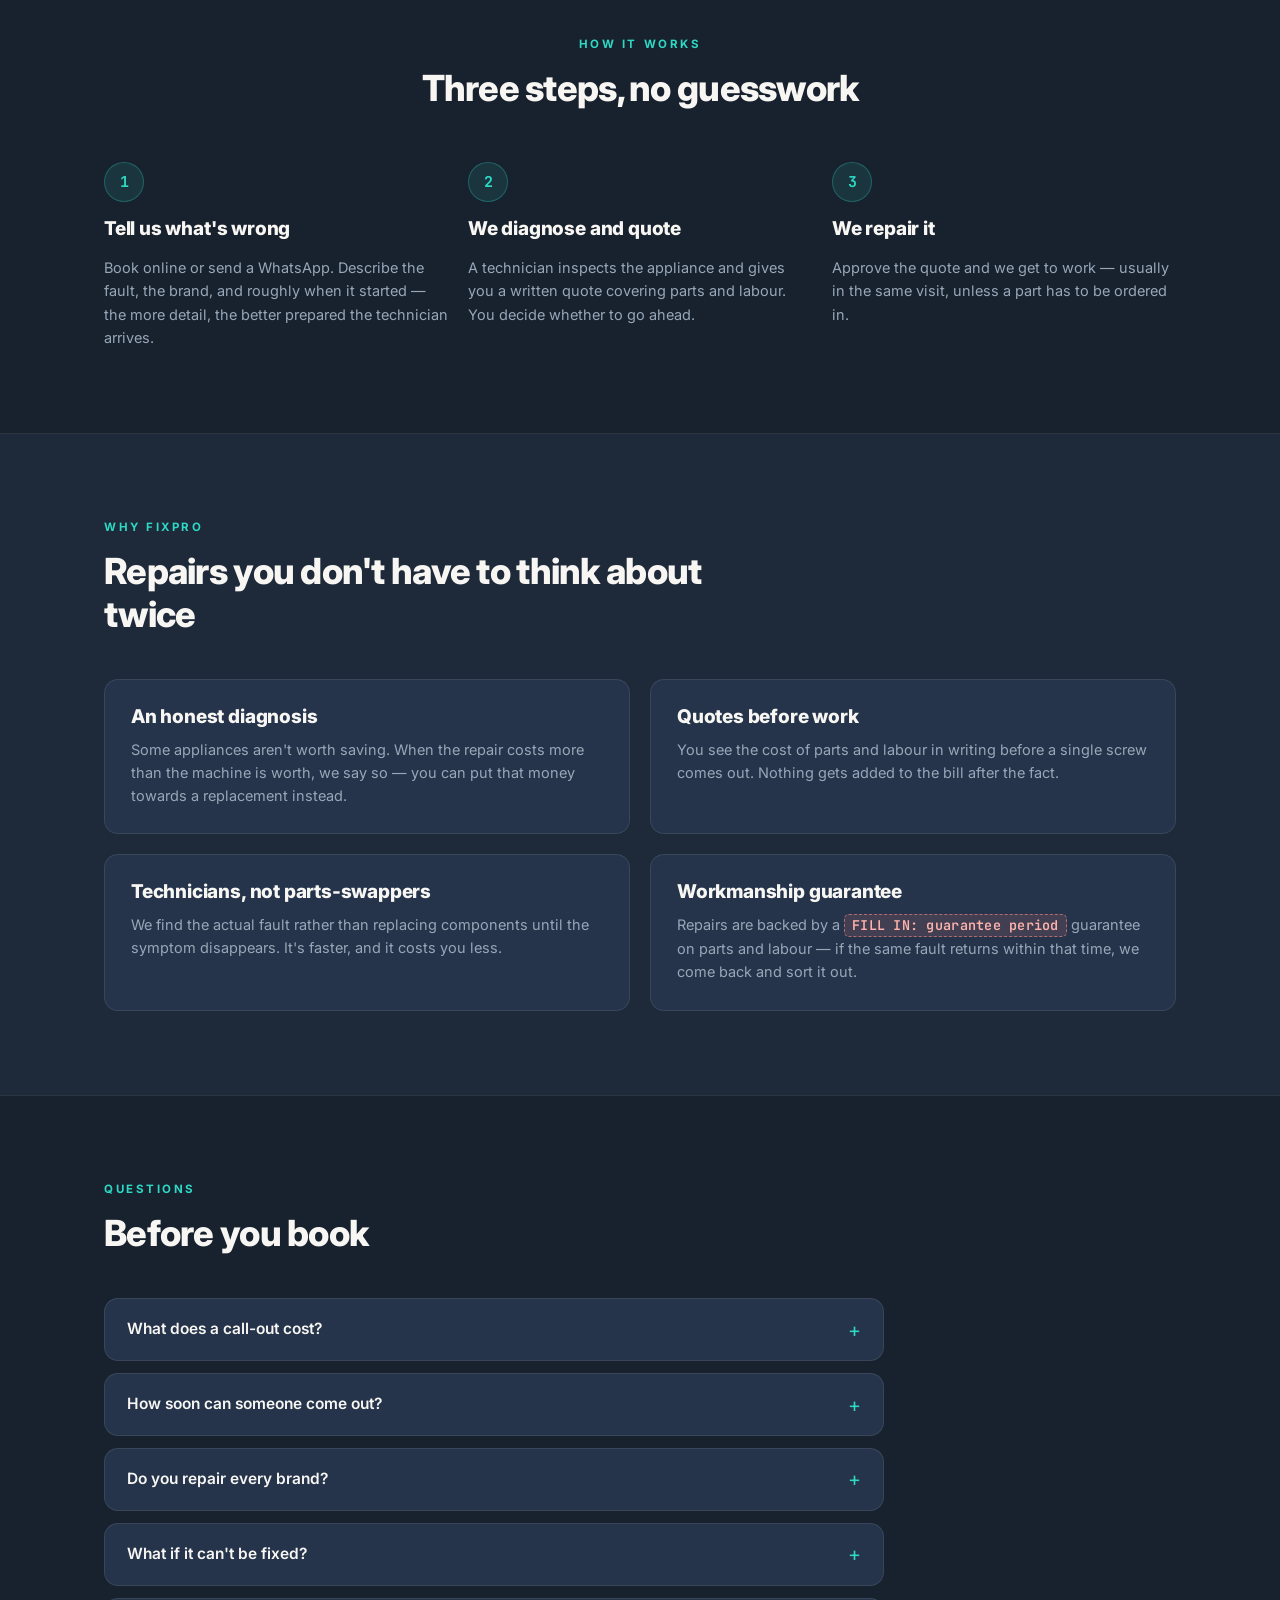
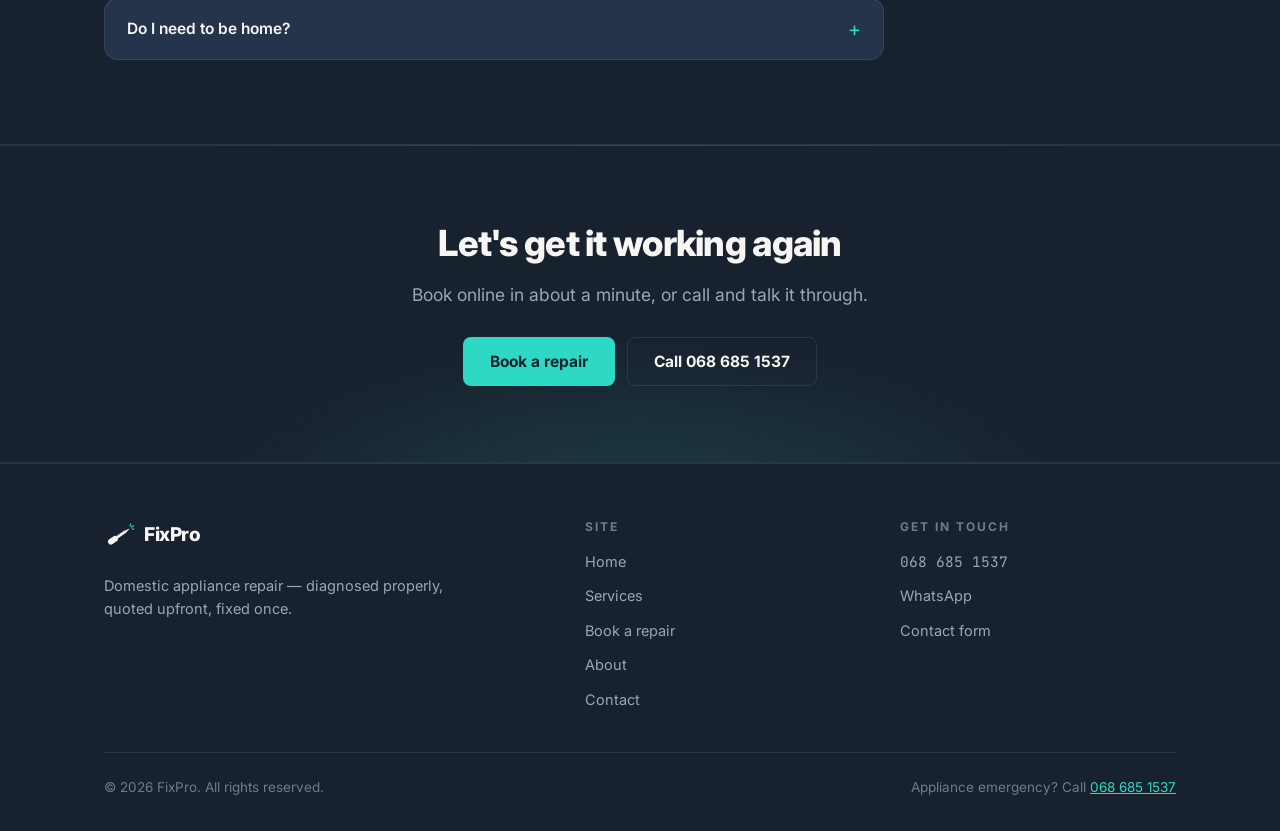
==== commit f6bad322: "Add floating WhatsApp button, update number, tighten placeholders - Phone number changed to 068 685 " ====
--- a/index.html
+++ b/index.html
@@ -65,12 +65,12 @@
 
         <div class="btn-row">
           <a class="btn btn--accent btn--lg" href="/booking">Book a repair</a>
-          <a class="btn btn--ghost btn--lg" href="tel:0686851530"
+          <a class="btn btn--ghost btn--lg" href="tel:0686851537"
              data-whatsapp="Hi FixPro, I need help with an appliance repair.">
             <svg viewBox="0 0 24 24" fill="none" stroke="currentColor" stroke-width="2" stroke-linecap="round" stroke-linejoin="round" aria-hidden="true">
               <path d="M22 16.92v3a2 2 0 0 1-2.18 2 19.79 19.79 0 0 1-8.63-3.07 19.5 19.5 0 0 1-6-6 19.79 19.79 0 0 1-3.07-8.67A2 2 0 0 1 4.11 2h3a2 2 0 0 1 2 1.72c.13.96.36 1.9.7 2.81a2 2 0 0 1-.45 2.11L8.09 9.91a16 16 0 0 0 6 6l1.27-1.27a2 2 0 0 1 2.11-.45c.9.34 1.85.57 2.81.7A2 2 0 0 1 22 16.92z"/>
             </svg>
-            <span data-wa-label data-wa-fallback="Call 0686851530">Message us on WhatsApp</span>
+            <span data-wa-label data-wa-fallback="Call 068 685 1537">Message us on WhatsApp</span>
           </a>
         </div>
 
@@ -112,7 +112,7 @@
         </form>
 
         <p class="dim" style="margin-top:18px;">
-          Prefer to talk? Call <a href="tel:0686851530" class="mono">0686851530</a>.
+          Prefer to talk? Call <a href="tel:0686851537" class="mono">068 685 1537</a>.
         </p>
       </div>
     </div>
@@ -228,7 +228,7 @@
         </div>
         <div class="card">
           <h3>Workmanship guarantee</h3>
-          <p>Repairs are backed by a <span class="tbd" title="Confirm your actual guarantee period before launch">guarantee on parts and labour</span> — if the same fault returns within the guarantee period, we come back and sort it out.</p>
+          <p>Repairs are backed by a <span class="tbd">FILL IN: guarantee period</span> guarantee on parts and labour — if the same fault returns within that time, we come back and sort it out.</p>
         </div>
       </div>
     </div>
@@ -245,8 +245,9 @@
         <details>
           <summary>What does a call-out cost?</summary>
           <p>
-            <span class="tbd" title="Add your actual call-out fee and policy before launch">The call-out and diagnostic fee is confirmed when you book</span>,
-            so you know it upfront. If you go ahead with the repair, that fee comes off the final invoice.
+            The call-out and diagnostic fee is <span class="tbd">FILL IN: call-out fee</span>, confirmed
+            when you book so there are no surprises. If you go ahead with the repair, that fee comes off
+            the final invoice.
           </p>
         </details>
         <details>
@@ -287,7 +288,7 @@
       <p class="lead">Book online in about a minute, or call and talk it through.</p>
       <div class="btn-row">
         <a class="btn btn--accent btn--lg" href="/booking">Book a repair</a>
-        <a class="btn btn--ghost btn--lg" href="tel:0686851530">Call 0686851530</a>
+        <a class="btn btn--ghost btn--lg" href="tel:0686851537">Call 068 685 1537</a>
       </div>
     </div>
   </section>
@@ -328,8 +329,8 @@
       <div>
         <h4>Get in touch</h4>
         <ul class="footer-links">
-          <li><a href="tel:0686851530" class="mono">0686851530</a></li>
-          <li><a href="tel:0686851530" data-whatsapp="Hi FixPro, I need help with an appliance repair."><span data-wa-label data-wa-fallback="Call us">WhatsApp</span></a></li>
+          <li><a href="tel:0686851537" class="mono">068 685 1537</a></li>
+          <li><a href="tel:0686851537" data-whatsapp="Hi FixPro, I need help with an appliance repair."><span data-wa-label data-wa-fallback="Call us">WhatsApp</span></a></li>
           <li><a href="/contact">Contact form</a></li>
         </ul>
       </div>
@@ -337,10 +338,19 @@
 
     <div class="footer-bottom">
       <span>&copy; <span data-year>2026</span> FixPro. All rights reserved.</span>
-      <span>Appliance emergency? Call <a href="tel:0686851530">0686851530</a></span>
+      <span>Appliance emergency? Call <a href="tel:0686851537">068 685 1537</a></span>
     </div>
   </div>
 </footer>
+
+<a class="wa-float" href="tel:0686851537" aria-label="Contact FixPro on WhatsApp"
+   data-whatsapp="Hi FixPro, I'd like help with an appliance repair.">
+  <svg viewBox="0 0 24 24" fill="currentColor" aria-hidden="true">
+    <path d="M12.04 2C6.58 2 2.13 6.45 2.13 11.91c0 1.75.46 3.45 1.32 4.95L2 22l5.25-1.38a9.86 9.86 0 0 0 4.79 1.22h.01c5.46 0 9.91-4.45 9.91-9.91 0-2.65-1.03-5.14-2.9-7.01A9.82 9.82 0 0 0 12.04 2zm0 18.15h-.01a8.2 8.2 0 0 1-4.19-1.15l-.3-.18-3.12.82.83-3.04-.2-.31a8.19 8.19 0 0 1-1.26-4.38c0-4.54 3.7-8.24 8.25-8.24 2.2 0 4.27.86 5.83 2.42a8.19 8.19 0 0 1 2.41 5.83c0 4.54-3.7 8.23-8.24 8.23z"/>
+    <path d="M17.47 14.38c-.3-.15-1.76-.87-2.03-.97-.27-.1-.47-.15-.67.15-.2.3-.77.97-.94 1.17-.17.2-.35.22-.64.07-.3-.15-1.25-.46-2.38-1.47-.88-.79-1.48-1.76-1.65-2.06-.17-.3-.02-.46.13-.61.13-.13.3-.35.45-.52.15-.17.2-.3.3-.5.1-.2.05-.37-.02-.52-.08-.15-.67-1.61-.92-2.21-.24-.58-.49-.5-.67-.51h-.57c-.2 0-.52.07-.79.37-.27.3-1.04 1.02-1.04 2.48s1.06 2.88 1.21 3.08c.15.2 2.1 3.2 5.08 4.49.71.3 1.26.49 1.69.63.71.22 1.36.19 1.87.12.57-.09 1.76-.72 2.01-1.41.25-.7.25-1.29.17-1.42-.07-.13-.27-.2-.57-.35z"/>
+  </svg>
+  <span data-wa-label data-wa-fallback="Call us">WhatsApp us</span>
+</a>
 
 <script src="/assets/app.js"></script>
 </body>
--- a/assets/styles.css
+++ b/assets/styles.css
@@ -314,10 +314,39 @@
 }
 
 /* ---------- placeholder marker ---------- */
-/* Wraps copy the business still needs to supply. Search "tbd" before launch. */
+/* Wraps a detail the business still has to supply. Deliberately loud so it
+   can't ship by accident: grep for 'class="tbd"' before going live. */
 .tbd{
-  border-bottom:1px dashed rgba(255,138,128,0.55);
-  cursor:help;
+  display:inline-block;
+  background:rgba(255,138,128,0.13);
+  border:1px dashed rgba(255,138,128,0.6);
+  border-radius:5px;
+  padding:0 7px;
+  color:#FFB3AC;
+  font-size:.93em;
+  font-weight:600;
+  font-family:var(--mono);
+  letter-spacing:.02em;
+}
+
+/* ---------- floating WhatsApp button ---------- */
+
+.wa-float{
+  position:fixed; right:22px; bottom:22px; z-index:60;
+  display:inline-flex; align-items:center; gap:10px;
+  background:#25D366; color:#0A2E1A;
+  font-weight:700; font-size:14.5px; text-decoration:none;
+  padding:14px 20px; border-radius:999px;
+  box-shadow:0 10px 30px -8px rgba(0,0,0,0.65);
+  transition:transform .15s ease, background .15s ease;
+}
+.wa-float:hover{ background:#1FBE5A; color:#0A2E1A; transform:translateY(-2px); }
+.wa-float svg{ width:22px; height:22px; flex-shrink:0; }
+
+@media (max-width:560px){
+  /* Shrink to a circle so it doesn't cover the page on small screens. */
+  .wa-float{ right:16px; bottom:16px; padding:15px; border-radius:50%; }
+  .wa-float span{ display:none; }
 }
 
 /* ---------- responsive ---------- */
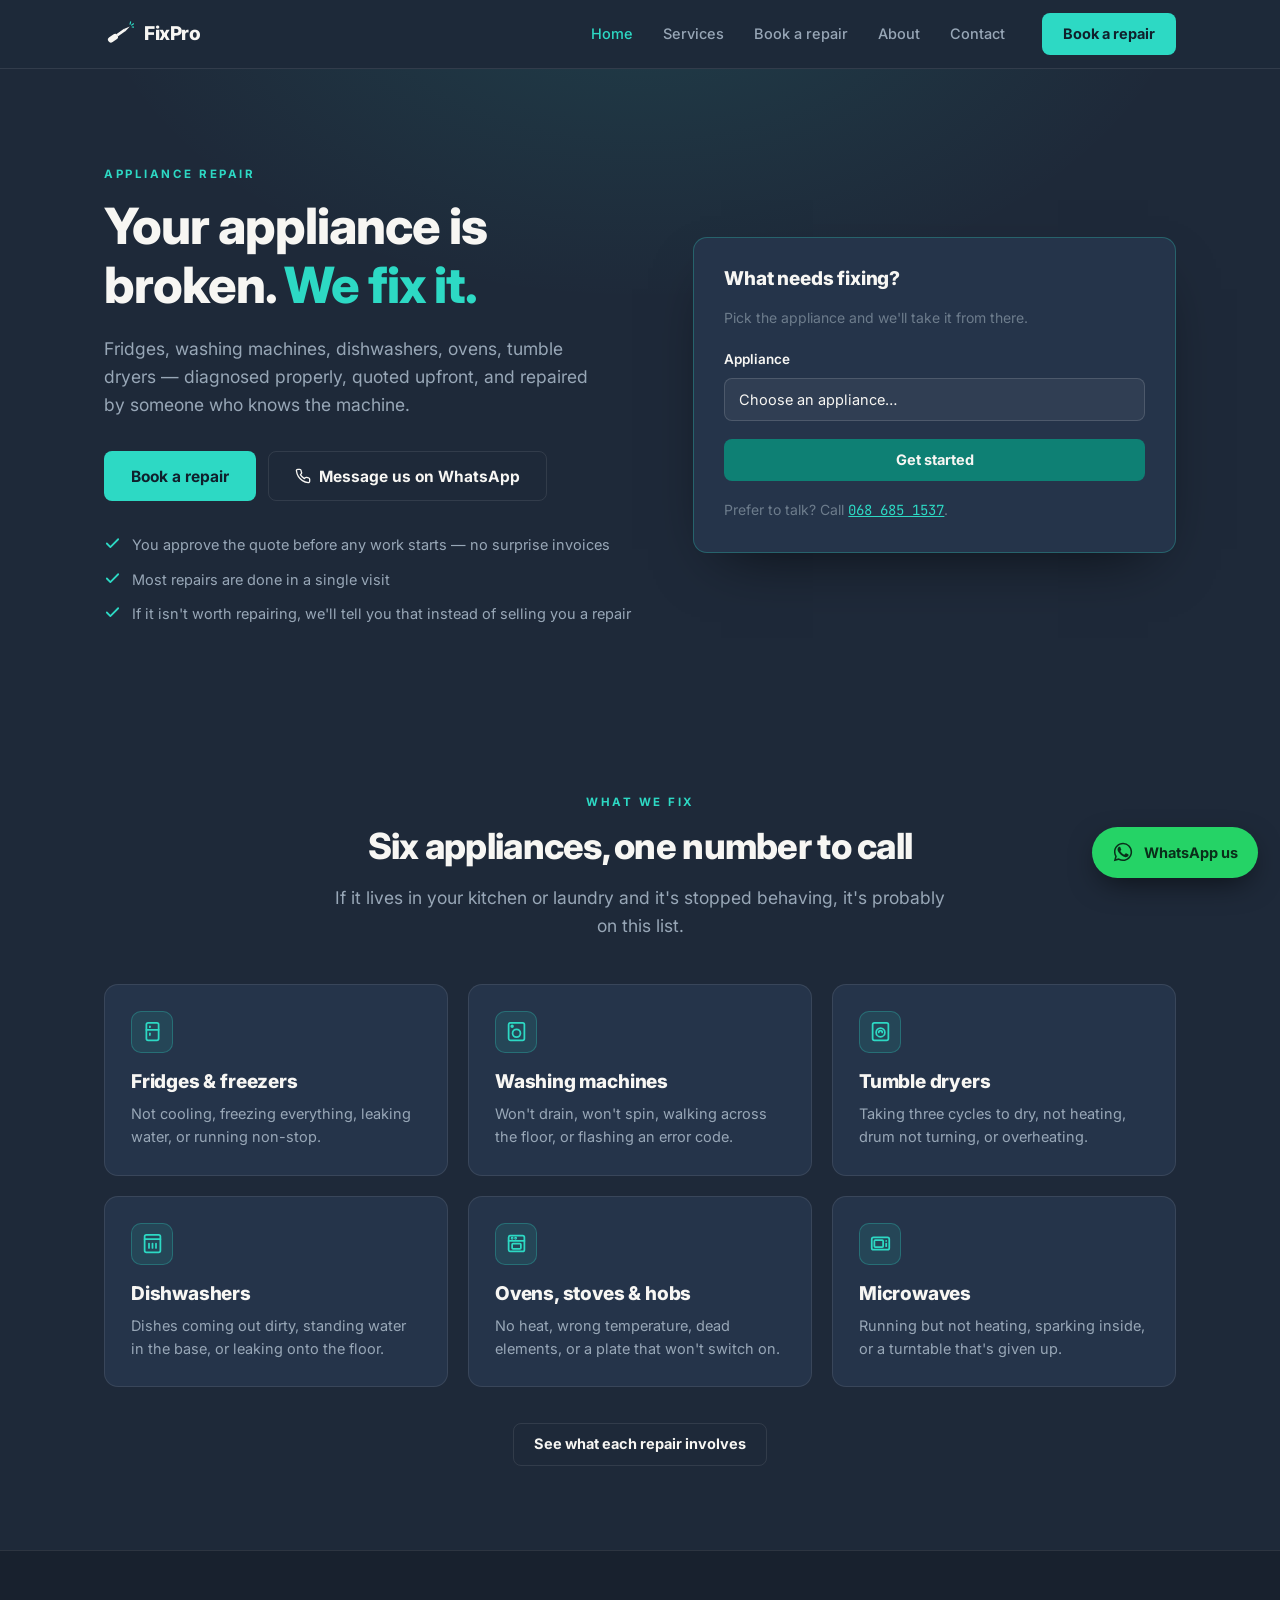
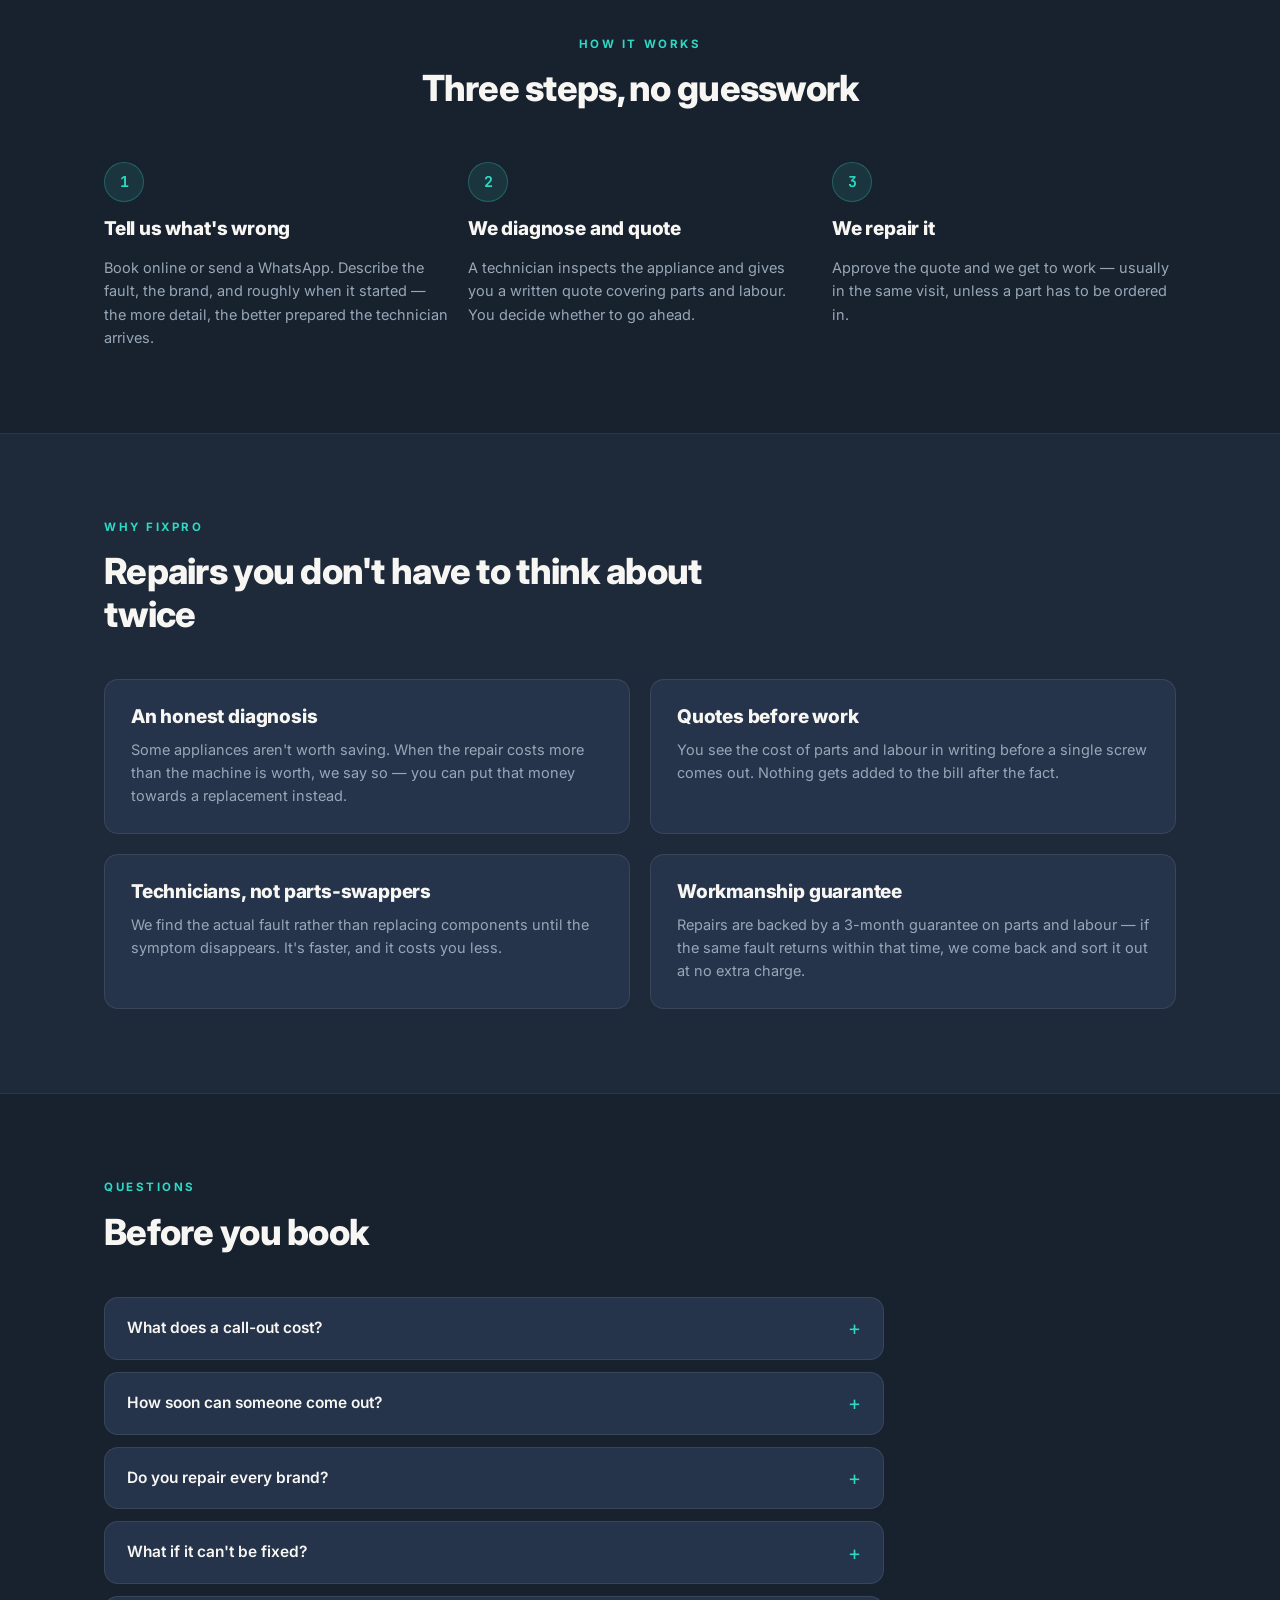
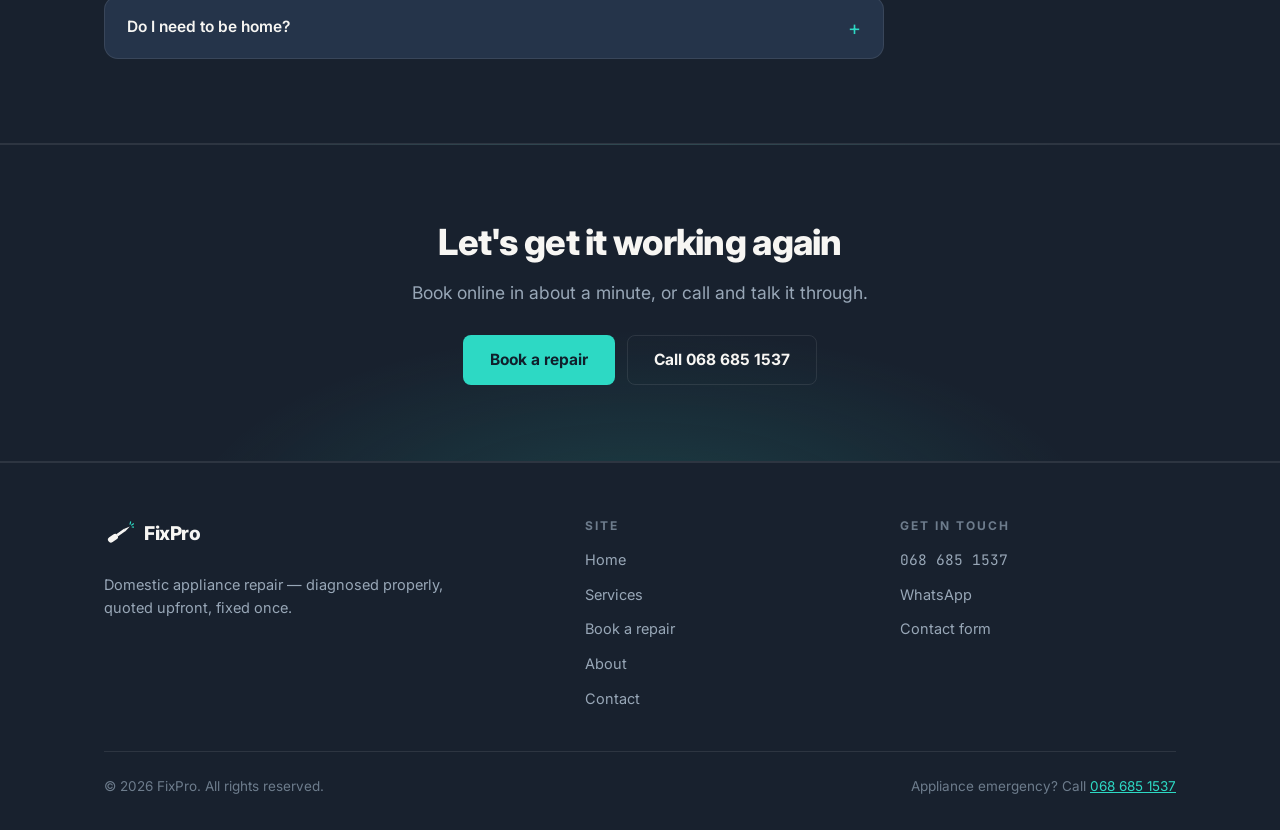
==== commit b11886b4: "Replace all FILL IN placeholders with real copy No placeholder chips remain on any page.  - Repair g" ====
--- a/index.html
+++ b/index.html
@@ -228,7 +228,7 @@
         </div>
         <div class="card">
           <h3>Workmanship guarantee</h3>
-          <p>Repairs are backed by a <span class="tbd">FILL IN: guarantee period</span> guarantee on parts and labour — if the same fault returns within that time, we come back and sort it out.</p>
+          <p>Repairs are backed by a 3-month guarantee on parts and labour — if the same fault returns within that time, we come back and sort it out at no extra charge.</p>
         </div>
       </div>
     </div>
@@ -245,9 +245,10 @@
         <details>
           <summary>What does a call-out cost?</summary>
           <p>
-            The call-out and diagnostic fee is <span class="tbd">FILL IN: call-out fee</span>, confirmed
-            when you book so there are no surprises. If you go ahead with the repair, that fee comes off
-            the final invoice.
+            There's a call-out and diagnostic fee, and we confirm the exact amount when you book —
+            before anyone is dispatched, so nothing on the invoice is a surprise. If you go ahead
+            with the repair, that fee comes off the final bill, which means the diagnosis
+            effectively costs you nothing.
           </p>
         </details>
         <details>
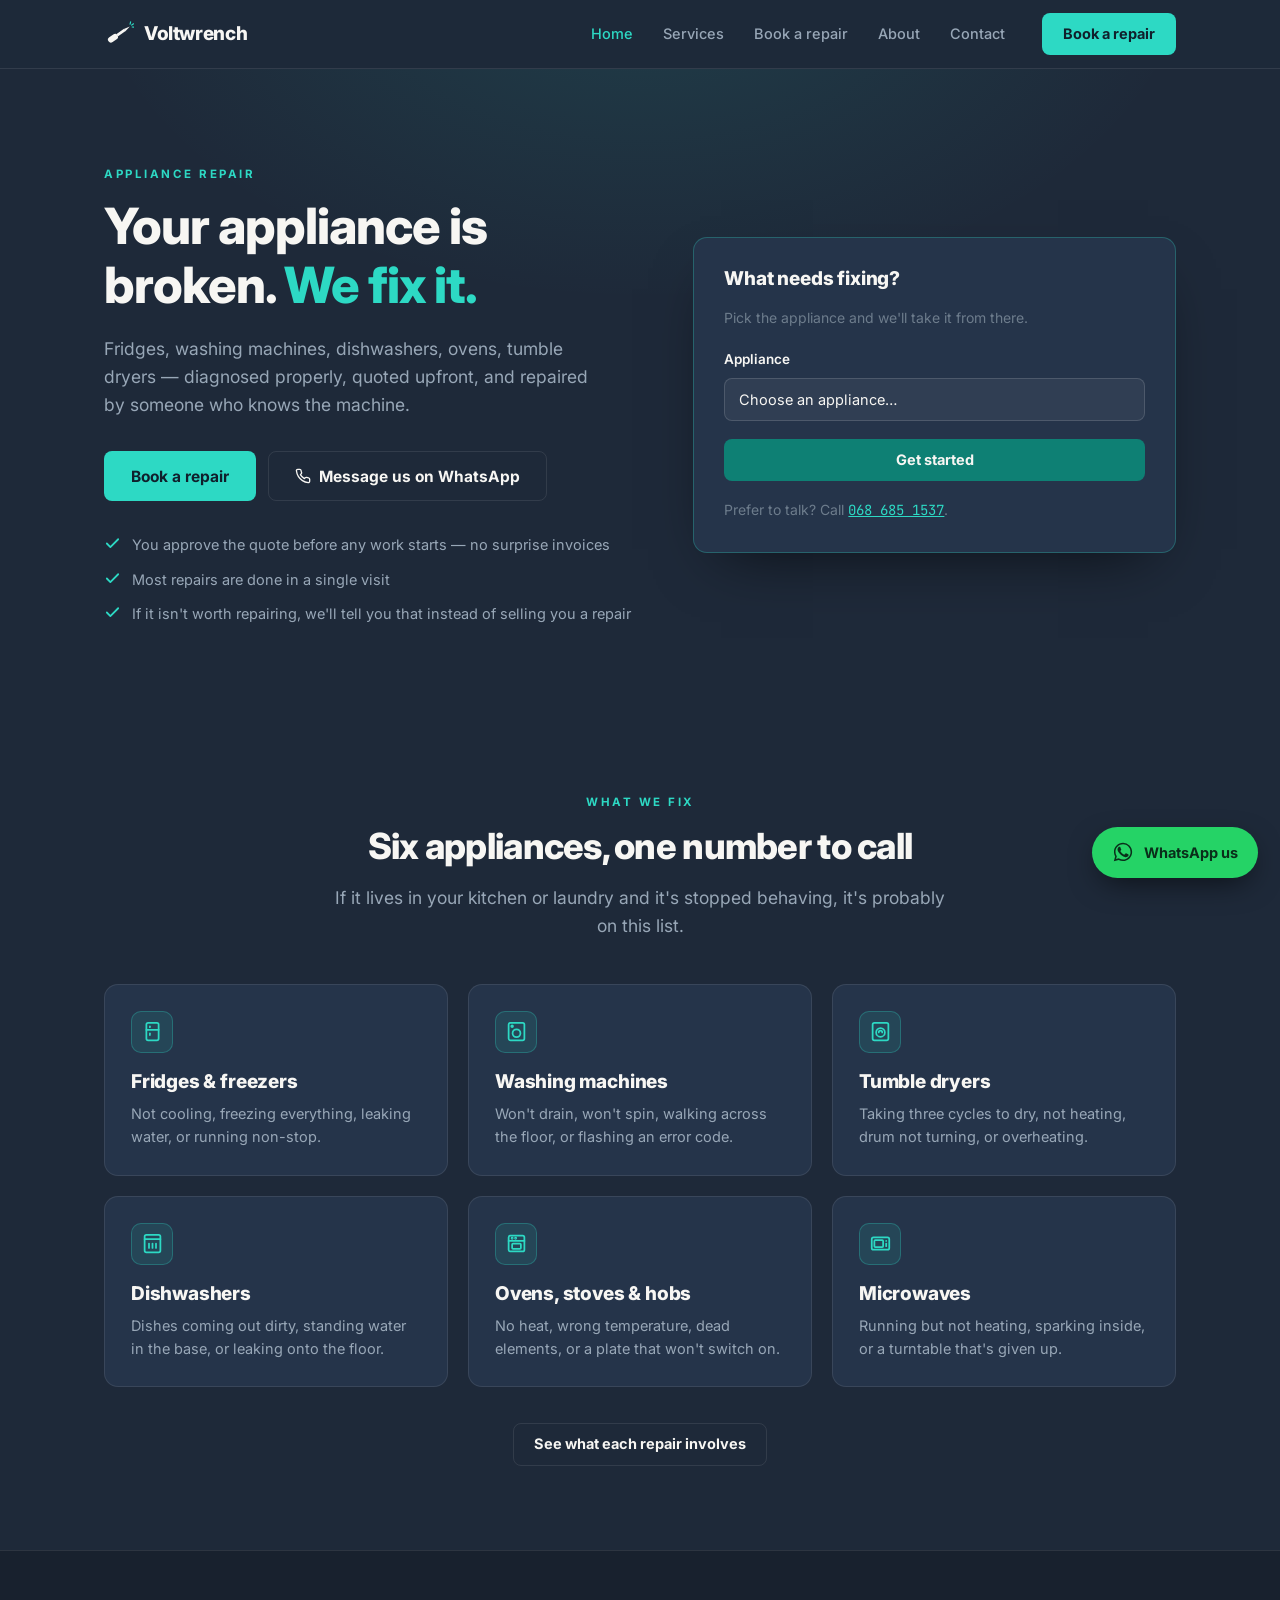
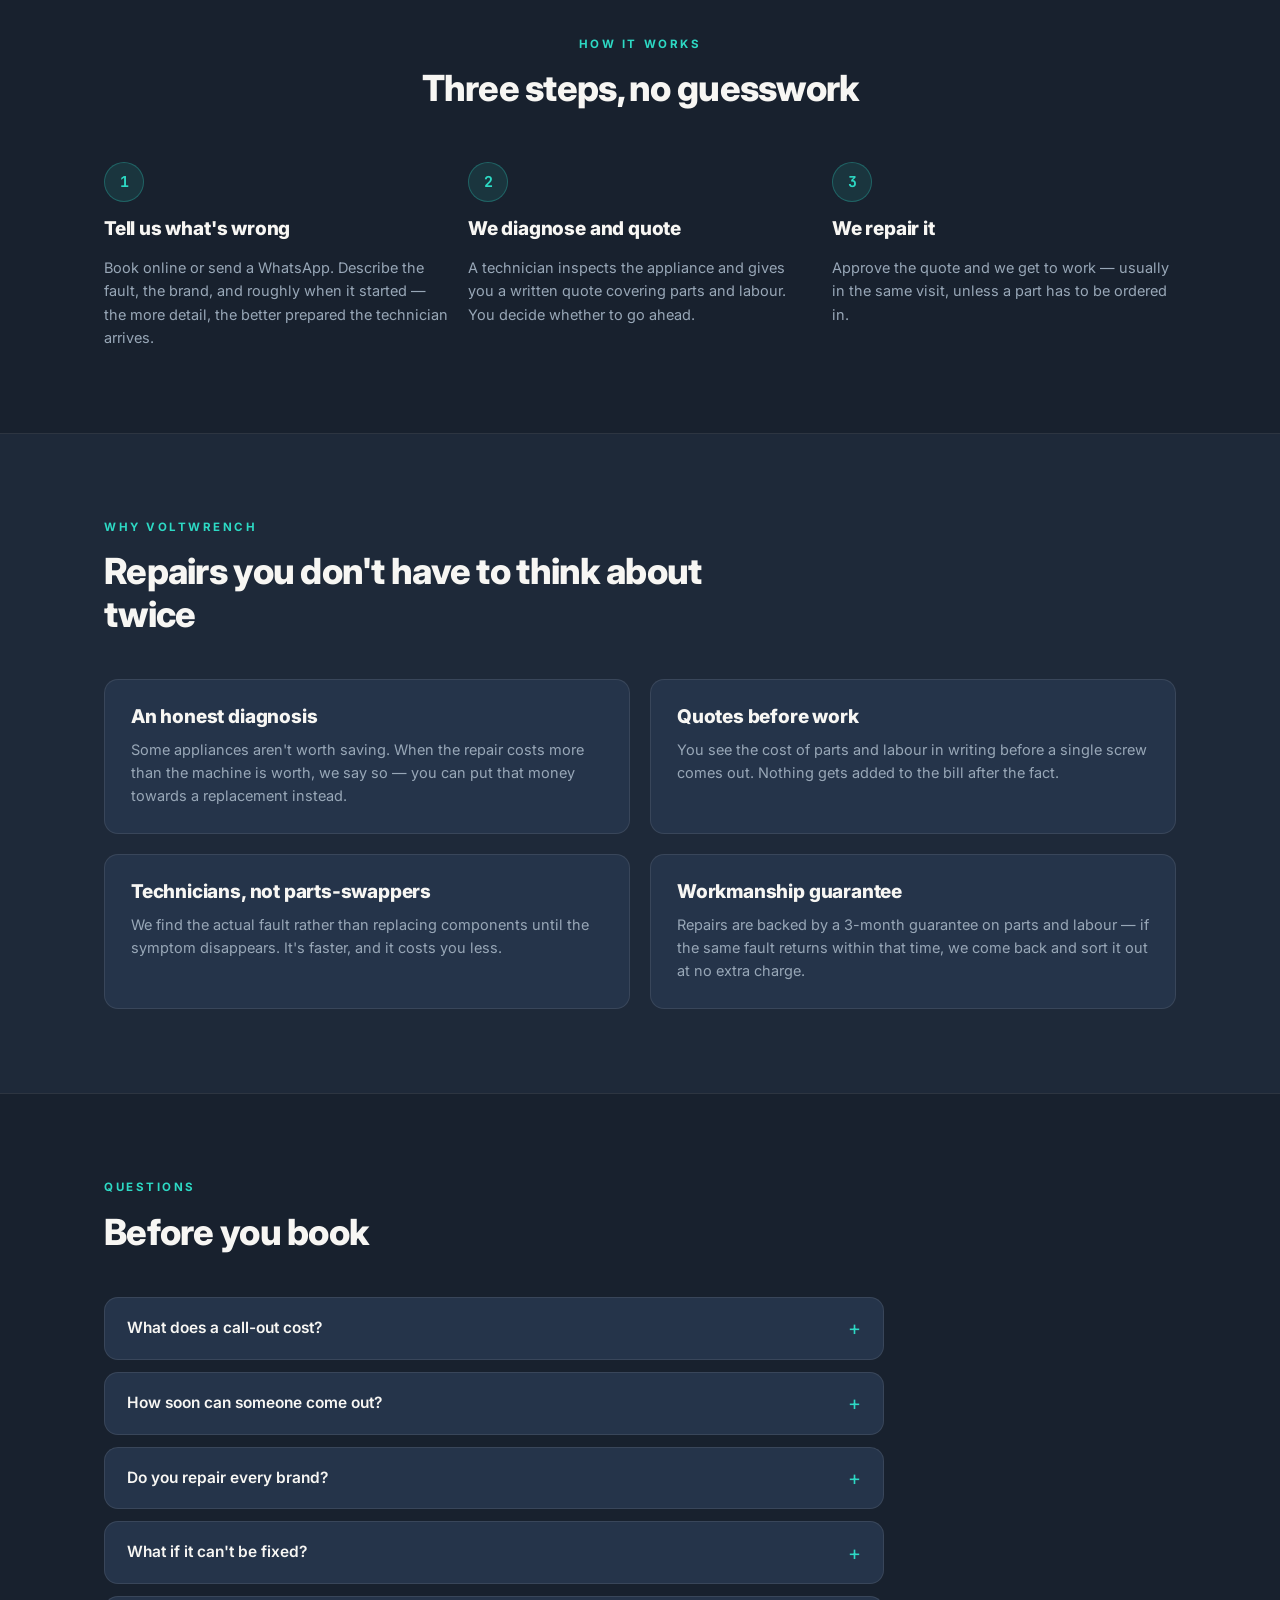
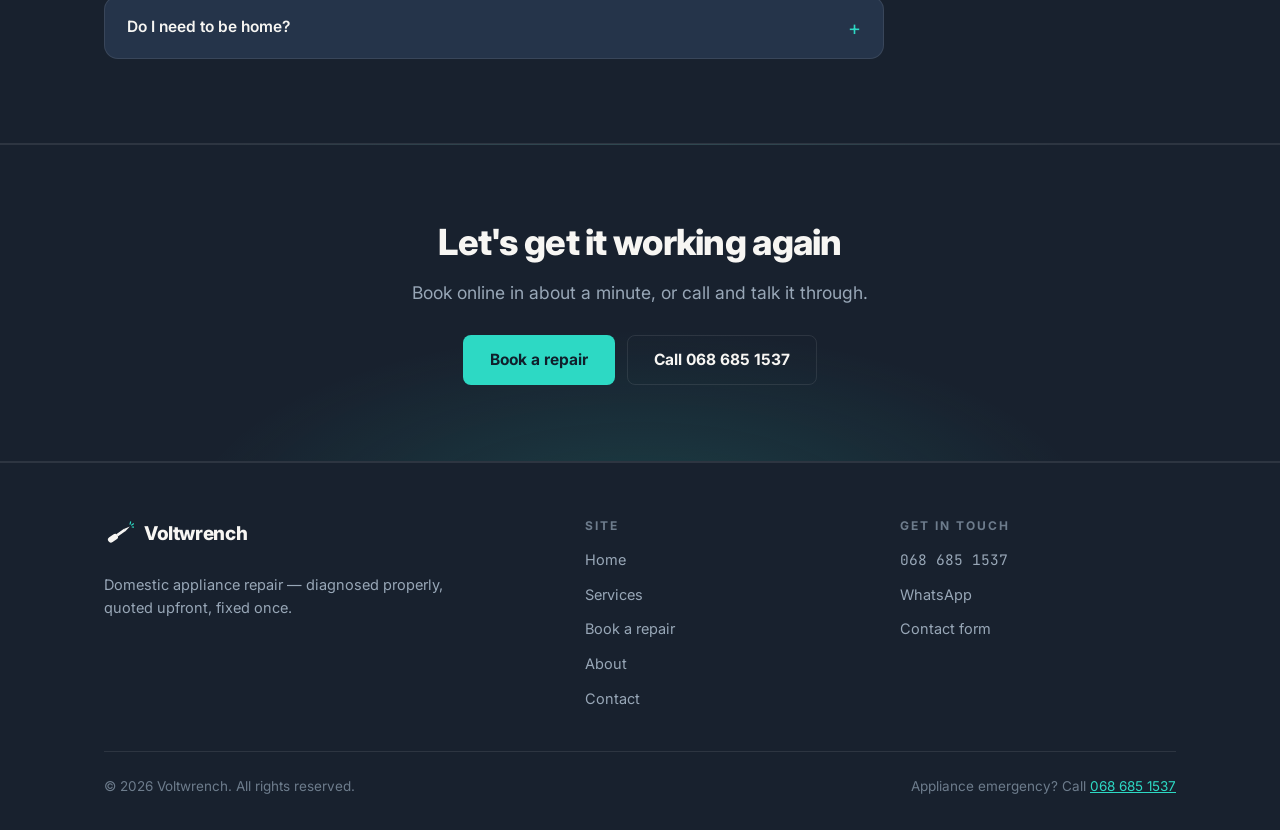
==== commit 8905d600: "Rename to Voltwrench, add SEO layer and visitor dashboard Rename - FixPro -> Voltwrench across all p" ====
--- a/index.html
+++ b/index.html
@@ -3,13 +3,125 @@
 <head>
 <meta charset="UTF-8">
 <meta name="viewport" content="width=device-width, initial-scale=1.0">
-<title>FixPro — Appliance Repair, Done Properly</title>
-<meta name="description" content="FixPro repairs fridges, washing machines, dishwashers, ovens, tumble dryers and more. Book online, get an upfront quote, and get your appliance working again.">
+<title>Voltwrench — Appliance Repair, Done Properly</title>
+<meta name="description" content="Voltwrench repairs fridges, washing machines, dishwashers, ovens, tumble dryers and more. Book online, get an upfront quote, and get your appliance working again.">
+<link rel="canonical" href="https://voltwrench.vercel.app/">
+<meta name="theme-color" content="#1E2939">
+
+<meta property="og:type" content="website">
+<meta property="og:site_name" content="Voltwrench">
+<meta property="og:title" content="Voltwrench — Appliance Repair, Done Properly">
+<meta property="og:description" content="Fridges, washing machines, dishwashers, ovens and tumble dryers — diagnosed properly, quoted upfront, repaired once.">
+<meta property="og:url" content="https://voltwrench.vercel.app/">
+<meta property="og:image" content="https://voltwrench.vercel.app/assets/og-image.png">
+<meta property="og:image:width" content="1200">
+<meta property="og:image:height" content="630">
+<meta property="og:image:alt" content="Voltwrench — appliance repair">
+<meta name="twitter:card" content="summary_large_image">
+<meta name="twitter:title" content="Voltwrench — Appliance Repair, Done Properly">
+<meta name="twitter:description" content="Fridges, washing machines, dishwashers, ovens and tumble dryers — diagnosed properly, quoted upfront, repaired once.">
+<meta name="twitter:image" content="https://voltwrench.vercel.app/assets/og-image.png">
+
 <link rel="icon" href="/assets/favicon.svg" type="image/svg+xml">
 <link rel="preconnect" href="https://fonts.googleapis.com">
 <link rel="preconnect" href="https://fonts.gstatic.com" crossorigin>
 <link href="https://fonts.googleapis.com/css2?family=Inter:wght@400;500;600;700;800&family=JetBrains+Mono:wght@500;600;700&display=swap" rel="stylesheet">
 <link rel="stylesheet" href="/assets/styles.css">
+
+<!-- Structured data. The business has no published street address yet, so
+     LocalBusiness is intentionally address-free — adding a real one later is
+     the single biggest local-search improvement available. -->
+<script type="application/ld+json">
+{
+  "@context": "https://schema.org",
+  "@graph": [
+    {
+      "@type": "LocalBusiness",
+      "@id": "https://voltwrench.vercel.app/#business",
+      "name": "Voltwrench",
+      "description": "Domestic appliance repair — fridges, freezers, washing machines, tumble dryers, dishwashers, ovens, hobs and microwaves.",
+      "url": "https://voltwrench.vercel.app/",
+      "telephone": "+27686851537",
+      "image": "https://voltwrench.vercel.app/assets/og-image.png",
+      "priceRange": "$$",
+      "openingHoursSpecification": [
+        {
+          "@type": "OpeningHoursSpecification",
+          "dayOfWeek": ["Monday","Tuesday","Wednesday","Thursday","Friday"],
+          "opens": "08:00",
+          "closes": "17:00"
+        },
+        {
+          "@type": "OpeningHoursSpecification",
+          "dayOfWeek": "Saturday",
+          "opens": "08:00",
+          "closes": "13:00"
+        }
+      ],
+      "makesOffer": [
+        { "@type": "Offer", "itemOffered": { "@type": "Service", "name": "Fridge and freezer repair" } },
+        { "@type": "Offer", "itemOffered": { "@type": "Service", "name": "Washing machine repair" } },
+        { "@type": "Offer", "itemOffered": { "@type": "Service", "name": "Tumble dryer repair" } },
+        { "@type": "Offer", "itemOffered": { "@type": "Service", "name": "Dishwasher repair" } },
+        { "@type": "Offer", "itemOffered": { "@type": "Service", "name": "Oven, stove and hob repair" } },
+        { "@type": "Offer", "itemOffered": { "@type": "Service", "name": "Microwave repair" } }
+      ]
+    },
+    {
+      "@type": "WebSite",
+      "@id": "https://voltwrench.vercel.app/#website",
+      "url": "https://voltwrench.vercel.app/",
+      "name": "Voltwrench",
+      "publisher": { "@id": "https://voltwrench.vercel.app/#business" }
+    },
+    {
+      "@type": "FAQPage",
+      "mainEntity": [
+        {
+          "@type": "Question",
+          "name": "What does a call-out cost?",
+          "acceptedAnswer": {
+            "@type": "Answer",
+            "text": "There's a call-out and diagnostic fee, and we confirm the exact amount when you book — before anyone is dispatched, so nothing on the invoice is a surprise. If you go ahead with the repair, that fee comes off the final bill, which means the diagnosis effectively costs you nothing."
+          }
+        },
+        {
+          "@type": "Question",
+          "name": "How soon can someone come out?",
+          "acceptedAnswer": {
+            "@type": "Answer",
+            "text": "It depends on the day and how far you are from us. Send your request through and we'll confirm the soonest realistic slot — we'd rather give you an honest time than a hopeful one."
+          }
+        },
+        {
+          "@type": "Question",
+          "name": "Do you repair every brand?",
+          "acceptedAnswer": {
+            "@type": "Answer",
+            "text": "We work on the vast majority of domestic brands. Some manufacturers restrict parts to their own service agents — if yours is one of them, we'll tell you upfront rather than waste your call-out fee."
+          }
+        },
+        {
+          "@type": "Question",
+          "name": "What if it can't be fixed?",
+          "acceptedAnswer": {
+            "@type": "Answer",
+            "text": "You'll get a straight answer and a written explanation of why. You still pay the diagnostic fee for the technician's time, but you won't be charged for a repair that was never going to work."
+          }
+        },
+        {
+          "@type": "Question",
+          "name": "Do I need to be home?",
+          "acceptedAnswer": {
+            "@type": "Answer",
+            "text": "Yes — someone over 18 needs to be there to give the technician access, approve the quote, and sign off the completed work."
+          }
+        }
+      ]
+    }
+  ]
+}
+</script>
 </head>
 <body>
 
@@ -28,7 +140,7 @@
           <line x1="75" y1="9" x2="84" y2="17" stroke="#2DD9C4" stroke-width="6" stroke-linecap="round"/>
         </g>
       </svg>
-      FixPro
+      Voltwrench
     </a>
 
     <nav id="nav-links" class="nav-links" aria-label="Main">
@@ -66,7 +178,7 @@
         <div class="btn-row">
           <a class="btn btn--accent btn--lg" href="/booking">Book a repair</a>
           <a class="btn btn--ghost btn--lg" href="tel:0686851537"
-             data-whatsapp="Hi FixPro, I need help with an appliance repair.">
+             data-whatsapp="Hi Voltwrench, I need help with an appliance repair.">
             <svg viewBox="0 0 24 24" fill="none" stroke="currentColor" stroke-width="2" stroke-linecap="round" stroke-linejoin="round" aria-hidden="true">
               <path d="M22 16.92v3a2 2 0 0 1-2.18 2 19.79 19.79 0 0 1-8.63-3.07 19.5 19.5 0 0 1-6-6 19.79 19.79 0 0 1-3.07-8.67A2 2 0 0 1 4.11 2h3a2 2 0 0 1 2 1.72c.13.96.36 1.9.7 2.81a2 2 0 0 1-.45 2.11L8.09 9.91a16 16 0 0 0 6 6l1.27-1.27a2 2 0 0 1 2.11-.45c.9.34 1.85.57 2.81.7A2 2 0 0 1 22 16.92z"/>
             </svg>
@@ -209,7 +321,7 @@
   <section class="section">
     <div class="container">
       <div class="section-head">
-        <div class="eyebrow">Why FixPro</div>
+        <div class="eyebrow">Why Voltwrench</div>
         <h2>Repairs you don't have to think about twice</h2>
       </div>
 
@@ -311,7 +423,7 @@
               <line x1="75" y1="9" x2="84" y2="17" stroke="#2DD9C4" stroke-width="6" stroke-linecap="round"/>
             </g>
           </svg>
-          FixPro
+          Voltwrench
         </a>
         <p>Domestic appliance repair — diagnosed properly, quoted upfront, fixed once.</p>
       </div>
@@ -331,21 +443,21 @@
         <h4>Get in touch</h4>
         <ul class="footer-links">
           <li><a href="tel:0686851537" class="mono">068 685 1537</a></li>
-          <li><a href="tel:0686851537" data-whatsapp="Hi FixPro, I need help with an appliance repair."><span data-wa-label data-wa-fallback="Call us">WhatsApp</span></a></li>
+          <li><a href="tel:0686851537" data-whatsapp="Hi Voltwrench, I need help with an appliance repair."><span data-wa-label data-wa-fallback="Call us">WhatsApp</span></a></li>
           <li><a href="/contact">Contact form</a></li>
         </ul>
       </div>
     </div>
 
     <div class="footer-bottom">
-      <span>&copy; <span data-year>2026</span> FixPro. All rights reserved.</span>
+      <span>&copy; <span data-year>2026</span> Voltwrench. All rights reserved.</span>
       <span>Appliance emergency? Call <a href="tel:0686851537">068 685 1537</a></span>
     </div>
   </div>
 </footer>
 
-<a class="wa-float" href="tel:0686851537" aria-label="Contact FixPro on WhatsApp"
-   data-whatsapp="Hi FixPro, I'd like help with an appliance repair.">
+<a class="wa-float" href="tel:0686851537" aria-label="Contact Voltwrench on WhatsApp"
+   data-whatsapp="Hi Voltwrench, I'd like help with an appliance repair.">
   <svg viewBox="0 0 24 24" fill="currentColor" aria-hidden="true">
     <path d="M12.04 2C6.58 2 2.13 6.45 2.13 11.91c0 1.75.46 3.45 1.32 4.95L2 22l5.25-1.38a9.86 9.86 0 0 0 4.79 1.22h.01c5.46 0 9.91-4.45 9.91-9.91 0-2.65-1.03-5.14-2.9-7.01A9.82 9.82 0 0 0 12.04 2zm0 18.15h-.01a8.2 8.2 0 0 1-4.19-1.15l-.3-.18-3.12.82.83-3.04-.2-.31a8.19 8.19 0 0 1-1.26-4.38c0-4.54 3.7-8.24 8.25-8.24 2.2 0 4.27.86 5.83 2.42a8.19 8.19 0 0 1 2.41 5.83c0 4.54-3.7 8.23-8.24 8.23z"/>
     <path d="M17.47 14.38c-.3-.15-1.76-.87-2.03-.97-.27-.1-.47-.15-.67.15-.2.3-.77.97-.94 1.17-.17.2-.35.22-.64.07-.3-.15-1.25-.46-2.38-1.47-.88-.79-1.48-1.76-1.65-2.06-.17-.3-.02-.46.13-.61.13-.13.3-.35.45-.52.15-.17.2-.3.3-.5.1-.2.05-.37-.02-.52-.08-.15-.67-1.61-.92-2.21-.24-.58-.49-.5-.67-.51h-.57c-.2 0-.52.07-.79.37-.27.3-1.04 1.02-1.04 2.48s1.06 2.88 1.21 3.08c.15.2 2.1 3.2 5.08 4.49.71.3 1.26.49 1.69.63.71.22 1.36.19 1.87.12.57-.09 1.76-.72 2.01-1.41.25-.7.25-1.29.17-1.42-.07-.13-.27-.2-.57-.35z"/>
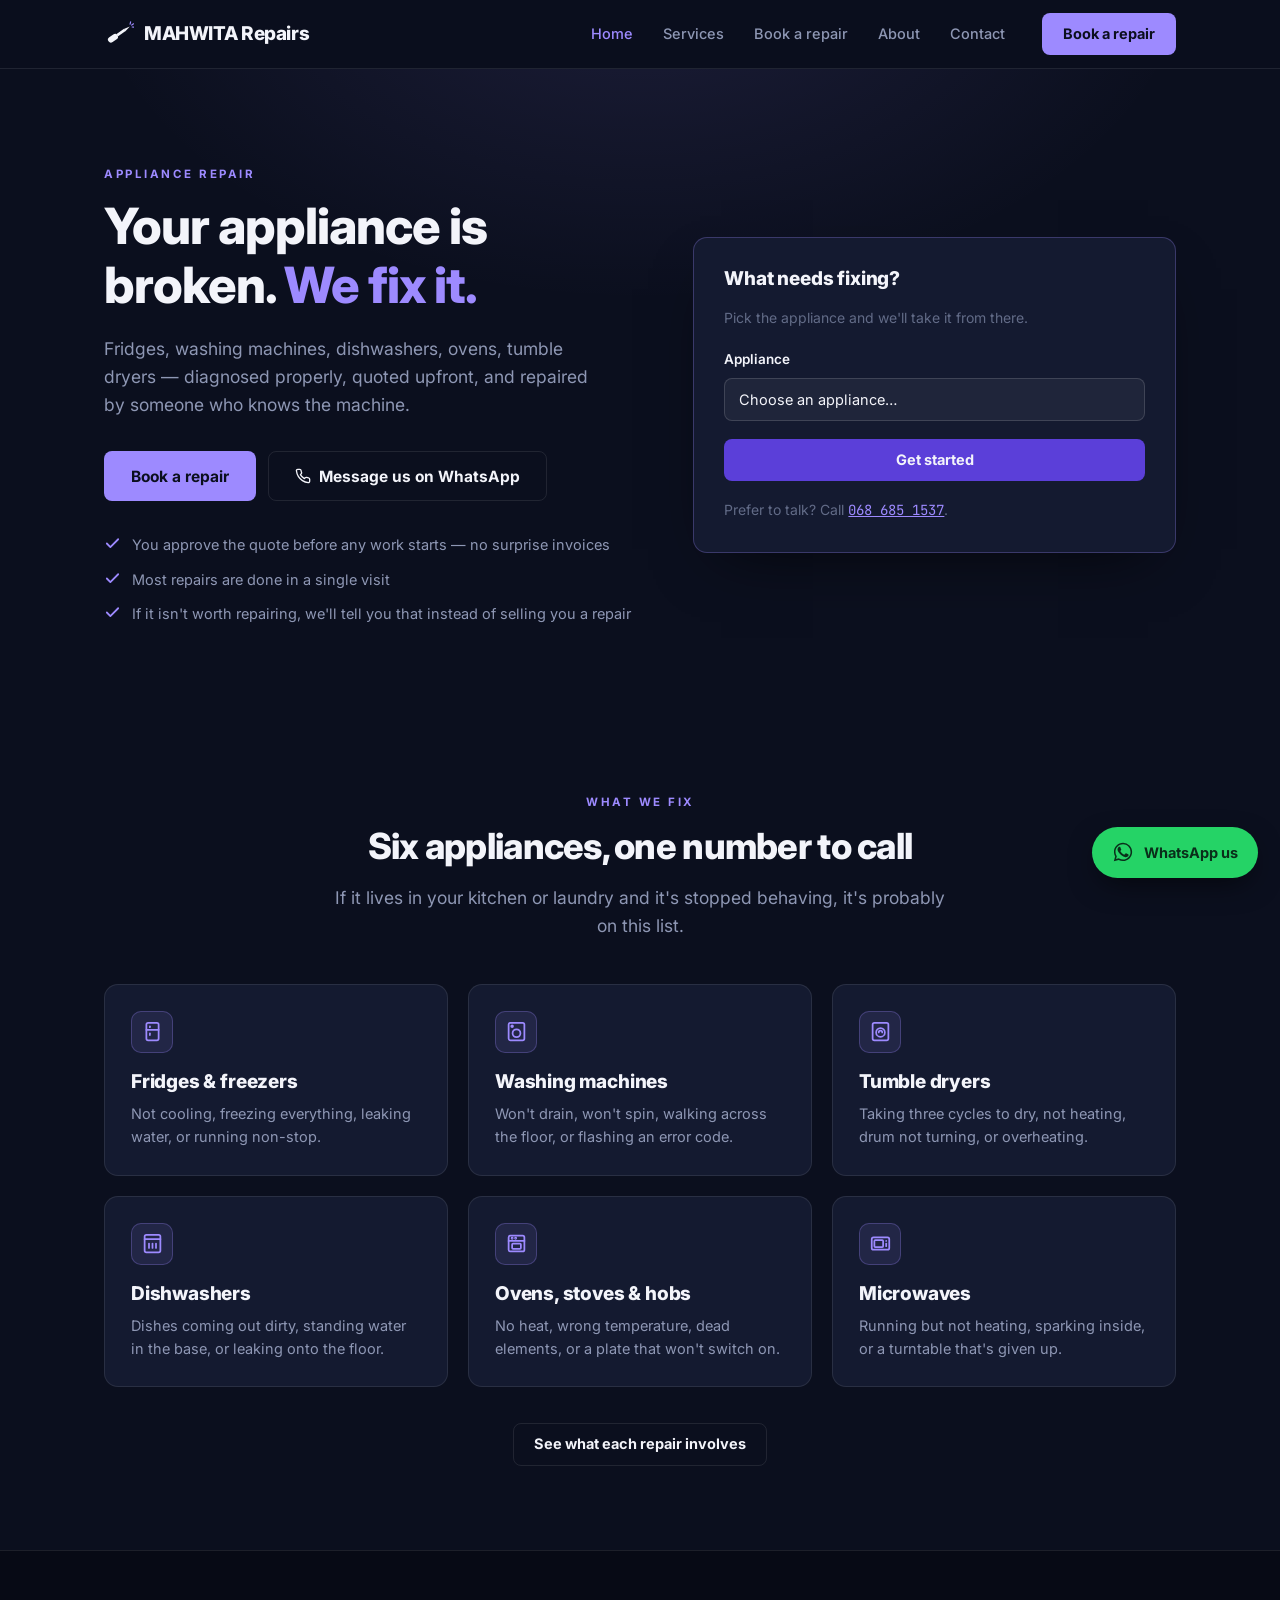
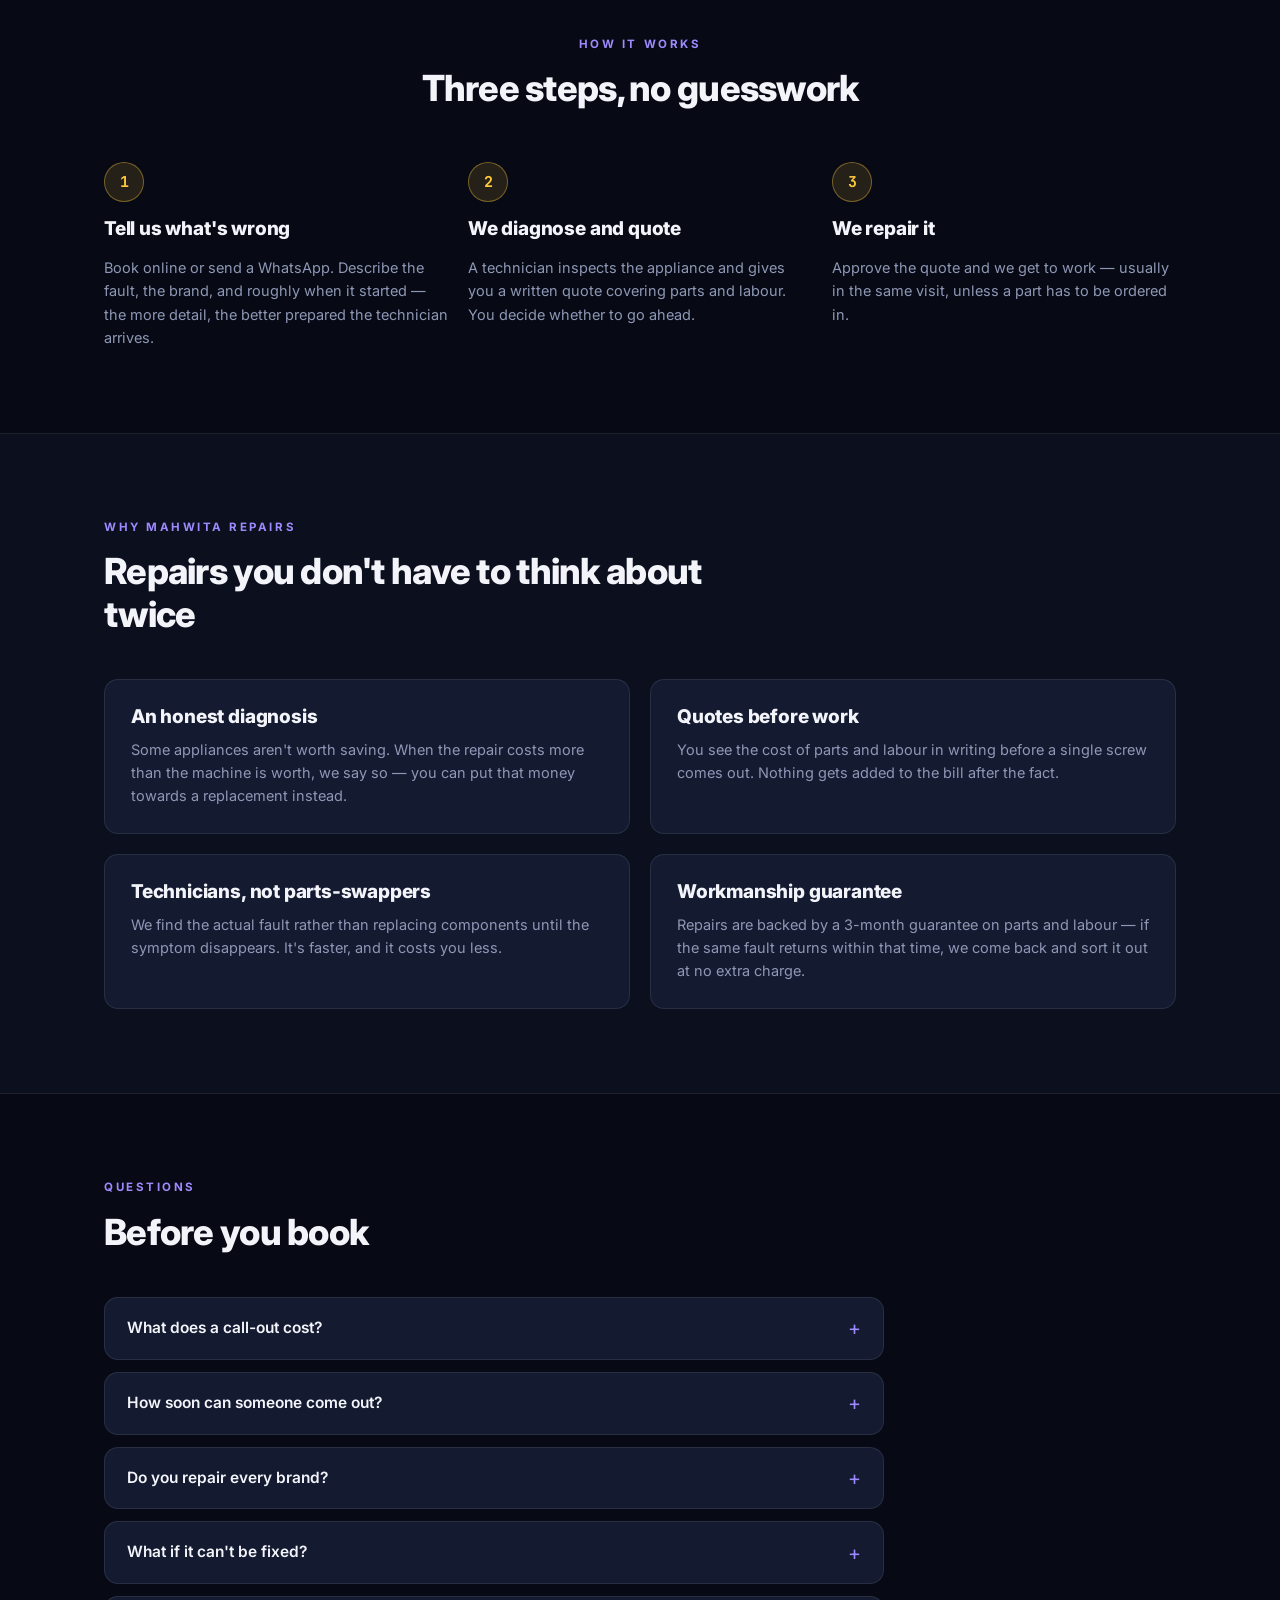
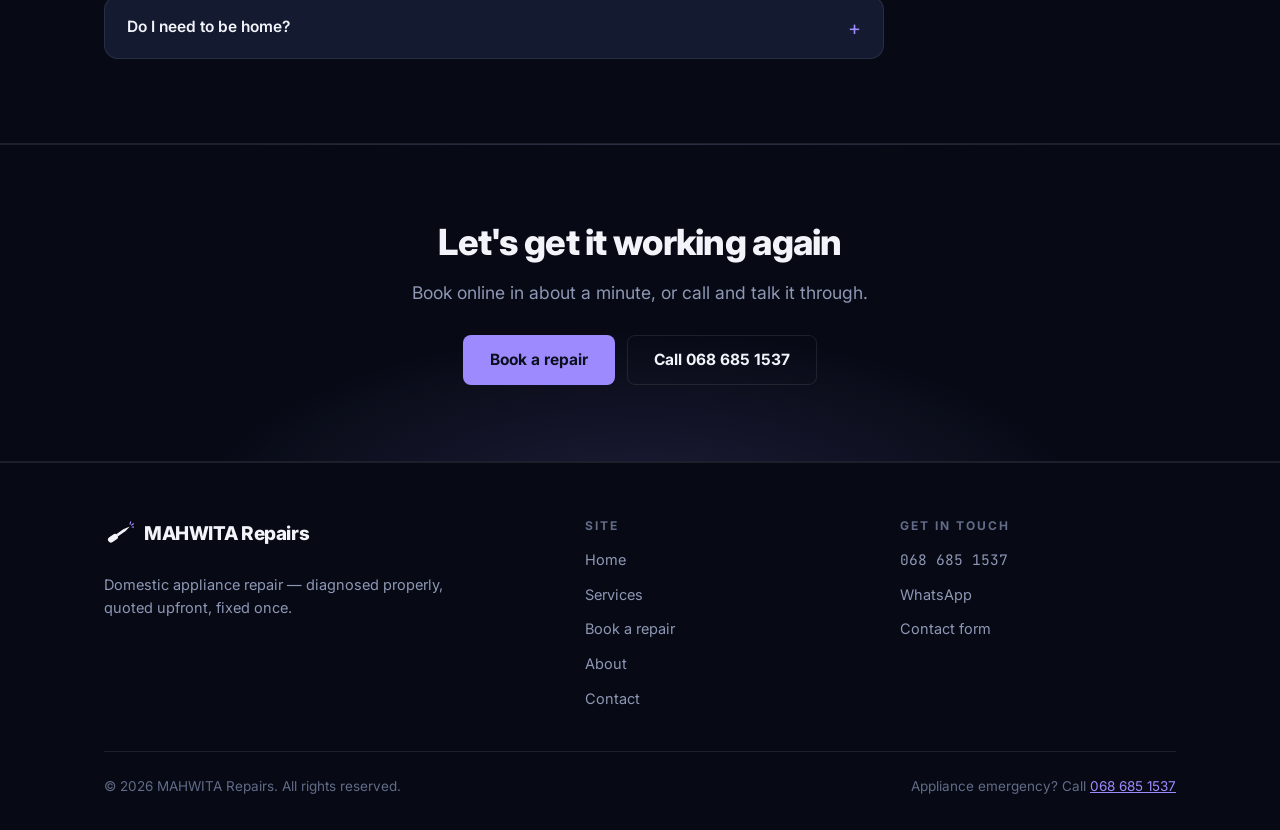
==== commit 254ab76d: "Rename to MAHWITA Repairs and switch to an electrical palette Rename - Voltwrench -> MAHWITA Repairs" ====
--- a/index.html
+++ b/index.html
@@ -3,24 +3,24 @@
 <head>
 <meta charset="UTF-8">
 <meta name="viewport" content="width=device-width, initial-scale=1.0">
-<title>Voltwrench — Appliance Repair, Done Properly</title>
-<meta name="description" content="Voltwrench repairs fridges, washing machines, dishwashers, ovens, tumble dryers and more. Book online, get an upfront quote, and get your appliance working again.">
-<link rel="canonical" href="https://voltwrench.vercel.app/">
-<meta name="theme-color" content="#1E2939">
+<title>MAHWITA Repairs — Appliance Repair, Done Properly</title>
+<meta name="description" content="MAHWITA Repairs repairs fridges, washing machines, dishwashers, ovens, tumble dryers and more. Book online, get an upfront quote, and get your appliance working again.">
+<link rel="canonical" href="https://mahwita-repairs.vercel.app/">
+<meta name="theme-color" content="#0B0F1E">
 
 <meta property="og:type" content="website">
-<meta property="og:site_name" content="Voltwrench">
-<meta property="og:title" content="Voltwrench — Appliance Repair, Done Properly">
+<meta property="og:site_name" content="MAHWITA Repairs">
+<meta property="og:title" content="MAHWITA Repairs — Appliance Repair, Done Properly">
 <meta property="og:description" content="Fridges, washing machines, dishwashers, ovens and tumble dryers — diagnosed properly, quoted upfront, repaired once.">
-<meta property="og:url" content="https://voltwrench.vercel.app/">
-<meta property="og:image" content="https://voltwrench.vercel.app/assets/og-image.png">
+<meta property="og:url" content="https://mahwita-repairs.vercel.app/">
+<meta property="og:image" content="https://mahwita-repairs.vercel.app/assets/og-image.png">
 <meta property="og:image:width" content="1200">
 <meta property="og:image:height" content="630">
-<meta property="og:image:alt" content="Voltwrench — appliance repair">
+<meta property="og:image:alt" content="MAHWITA Repairs — appliance repair">
 <meta name="twitter:card" content="summary_large_image">
-<meta name="twitter:title" content="Voltwrench — Appliance Repair, Done Properly">
+<meta name="twitter:title" content="MAHWITA Repairs — Appliance Repair, Done Properly">
 <meta name="twitter:description" content="Fridges, washing machines, dishwashers, ovens and tumble dryers — diagnosed properly, quoted upfront, repaired once.">
-<meta name="twitter:image" content="https://voltwrench.vercel.app/assets/og-image.png">
+<meta name="twitter:image" content="https://mahwita-repairs.vercel.app/assets/og-image.png">
 
 <link rel="icon" href="/assets/favicon.svg" type="image/svg+xml">
 <link rel="preconnect" href="https://fonts.googleapis.com">
@@ -37,12 +37,12 @@
   "@graph": [
     {
       "@type": "LocalBusiness",
-      "@id": "https://voltwrench.vercel.app/#business",
-      "name": "Voltwrench",
+      "@id": "https://mahwita-repairs.vercel.app/#business",
+      "name": "MAHWITA Repairs",
       "description": "Domestic appliance repair — fridges, freezers, washing machines, tumble dryers, dishwashers, ovens, hobs and microwaves.",
-      "url": "https://voltwrench.vercel.app/",
+      "url": "https://mahwita-repairs.vercel.app/",
       "telephone": "+27686851537",
-      "image": "https://voltwrench.vercel.app/assets/og-image.png",
+      "image": "https://mahwita-repairs.vercel.app/assets/og-image.png",
       "priceRange": "$$",
       "openingHoursSpecification": [
         {
@@ -69,10 +69,10 @@
     },
     {
       "@type": "WebSite",
-      "@id": "https://voltwrench.vercel.app/#website",
-      "url": "https://voltwrench.vercel.app/",
-      "name": "Voltwrench",
-      "publisher": { "@id": "https://voltwrench.vercel.app/#business" }
+      "@id": "https://mahwita-repairs.vercel.app/#website",
+      "url": "https://mahwita-repairs.vercel.app/",
+      "name": "MAHWITA Repairs",
+      "publisher": { "@id": "https://mahwita-repairs.vercel.app/#business" }
     },
     {
       "@type": "FAQPage",
@@ -132,15 +132,15 @@
     <a class="brand" href="/">
       <svg viewBox="0 0 160 160" xmlns="http://www.w3.org/2000/svg" aria-hidden="true">
         <g transform="translate(80,80) rotate(-35) scale(1.05)">
-          <rect x="-65" y="-15" width="55" height="30" rx="15" fill="#F7F6F3"/>
-          <rect x="-12" y="-7" width="48" height="14" fill="#F7F6F3"/>
-          <polygon points="35,-7 35,7 67,0" fill="#F7F6F3"/>
-          <line x1="75" y1="-9" x2="84" y2="-17" stroke="#2DD9C4" stroke-width="6" stroke-linecap="round"/>
-          <line x1="79" y1="0" x2="90" y2="0" stroke="#2DD9C4" stroke-width="6" stroke-linecap="round"/>
-          <line x1="75" y1="9" x2="84" y2="17" stroke="#2DD9C4" stroke-width="6" stroke-linecap="round"/>
+          <rect x="-65" y="-15" width="55" height="30" rx="15" fill="#F3F4FA"/>
+          <rect x="-12" y="-7" width="48" height="14" fill="#F3F4FA"/>
+          <polygon points="35,-7 35,7 67,0" fill="#F3F4FA"/>
+          <line x1="75" y1="-9" x2="84" y2="-17" stroke="#9D8AFF" stroke-width="6" stroke-linecap="round"/>
+          <line x1="79" y1="0" x2="90" y2="0" stroke="#9D8AFF" stroke-width="6" stroke-linecap="round"/>
+          <line x1="75" y1="9" x2="84" y2="17" stroke="#9D8AFF" stroke-width="6" stroke-linecap="round"/>
         </g>
       </svg>
-      Voltwrench
+      MAHWITA Repairs
     </a>
 
     <nav id="nav-links" class="nav-links" aria-label="Main">
@@ -178,7 +178,7 @@
         <div class="btn-row">
           <a class="btn btn--accent btn--lg" href="/booking">Book a repair</a>
           <a class="btn btn--ghost btn--lg" href="tel:0686851537"
-             data-whatsapp="Hi Voltwrench, I need help with an appliance repair.">
+             data-whatsapp="Hi MAHWITA Repairs, I need help with an appliance repair.">
             <svg viewBox="0 0 24 24" fill="none" stroke="currentColor" stroke-width="2" stroke-linecap="round" stroke-linejoin="round" aria-hidden="true">
               <path d="M22 16.92v3a2 2 0 0 1-2.18 2 19.79 19.79 0 0 1-8.63-3.07 19.5 19.5 0 0 1-6-6 19.79 19.79 0 0 1-3.07-8.67A2 2 0 0 1 4.11 2h3a2 2 0 0 1 2 1.72c.13.96.36 1.9.7 2.81a2 2 0 0 1-.45 2.11L8.09 9.91a16 16 0 0 0 6 6l1.27-1.27a2 2 0 0 1 2.11-.45c.9.34 1.85.57 2.81.7A2 2 0 0 1 22 16.92z"/>
             </svg>
@@ -321,7 +321,7 @@
   <section class="section">
     <div class="container">
       <div class="section-head">
-        <div class="eyebrow">Why Voltwrench</div>
+        <div class="eyebrow">Why MAHWITA Repairs</div>
         <h2>Repairs you don't have to think about twice</h2>
       </div>
 
@@ -415,15 +415,15 @@
         <a class="brand" href="/">
           <svg viewBox="0 0 160 160" xmlns="http://www.w3.org/2000/svg" aria-hidden="true">
             <g transform="translate(80,80) rotate(-35) scale(1.05)">
-              <rect x="-65" y="-15" width="55" height="30" rx="15" fill="#F7F6F3"/>
-              <rect x="-12" y="-7" width="48" height="14" fill="#F7F6F3"/>
-              <polygon points="35,-7 35,7 67,0" fill="#F7F6F3"/>
-              <line x1="75" y1="-9" x2="84" y2="-17" stroke="#2DD9C4" stroke-width="6" stroke-linecap="round"/>
-              <line x1="79" y1="0" x2="90" y2="0" stroke="#2DD9C4" stroke-width="6" stroke-linecap="round"/>
-              <line x1="75" y1="9" x2="84" y2="17" stroke="#2DD9C4" stroke-width="6" stroke-linecap="round"/>
+              <rect x="-65" y="-15" width="55" height="30" rx="15" fill="#F3F4FA"/>
+              <rect x="-12" y="-7" width="48" height="14" fill="#F3F4FA"/>
+              <polygon points="35,-7 35,7 67,0" fill="#F3F4FA"/>
+              <line x1="75" y1="-9" x2="84" y2="-17" stroke="#9D8AFF" stroke-width="6" stroke-linecap="round"/>
+              <line x1="79" y1="0" x2="90" y2="0" stroke="#9D8AFF" stroke-width="6" stroke-linecap="round"/>
+              <line x1="75" y1="9" x2="84" y2="17" stroke="#9D8AFF" stroke-width="6" stroke-linecap="round"/>
             </g>
           </svg>
-          Voltwrench
+          MAHWITA Repairs
         </a>
         <p>Domestic appliance repair — diagnosed properly, quoted upfront, fixed once.</p>
       </div>
@@ -443,21 +443,21 @@
         <h4>Get in touch</h4>
         <ul class="footer-links">
           <li><a href="tel:0686851537" class="mono">068 685 1537</a></li>
-          <li><a href="tel:0686851537" data-whatsapp="Hi Voltwrench, I need help with an appliance repair."><span data-wa-label data-wa-fallback="Call us">WhatsApp</span></a></li>
+          <li><a href="tel:0686851537" data-whatsapp="Hi MAHWITA Repairs, I need help with an appliance repair."><span data-wa-label data-wa-fallback="Call us">WhatsApp</span></a></li>
           <li><a href="/contact">Contact form</a></li>
         </ul>
       </div>
     </div>
 
     <div class="footer-bottom">
-      <span>&copy; <span data-year>2026</span> Voltwrench. All rights reserved.</span>
+      <span>&copy; <span data-year>2026</span> MAHWITA Repairs. All rights reserved.</span>
       <span>Appliance emergency? Call <a href="tel:0686851537">068 685 1537</a></span>
     </div>
   </div>
 </footer>
 
-<a class="wa-float" href="tel:0686851537" aria-label="Contact Voltwrench on WhatsApp"
-   data-whatsapp="Hi Voltwrench, I'd like help with an appliance repair.">
+<a class="wa-float" href="tel:0686851537" aria-label="Contact MAHWITA Repairs on WhatsApp"
+   data-whatsapp="Hi MAHWITA Repairs, I'd like help with an appliance repair.">
   <svg viewBox="0 0 24 24" fill="currentColor" aria-hidden="true">
     <path d="M12.04 2C6.58 2 2.13 6.45 2.13 11.91c0 1.75.46 3.45 1.32 4.95L2 22l5.25-1.38a9.86 9.86 0 0 0 4.79 1.22h.01c5.46 0 9.91-4.45 9.91-9.91 0-2.65-1.03-5.14-2.9-7.01A9.82 9.82 0 0 0 12.04 2zm0 18.15h-.01a8.2 8.2 0 0 1-4.19-1.15l-.3-.18-3.12.82.83-3.04-.2-.31a8.19 8.19 0 0 1-1.26-4.38c0-4.54 3.7-8.24 8.25-8.24 2.2 0 4.27.86 5.83 2.42a8.19 8.19 0 0 1 2.41 5.83c0 4.54-3.7 8.23-8.24 8.23z"/>
     <path d="M17.47 14.38c-.3-.15-1.76-.87-2.03-.97-.27-.1-.47-.15-.67.15-.2.3-.77.97-.94 1.17-.17.2-.35.22-.64.07-.3-.15-1.25-.46-2.38-1.47-.88-.79-1.48-1.76-1.65-2.06-.17-.3-.02-.46.13-.61.13-.13.3-.35.45-.52.15-.17.2-.3.3-.5.1-.2.05-.37-.02-.52-.08-.15-.67-1.61-.92-2.21-.24-.58-.49-.5-.67-.51h-.57c-.2 0-.52.07-.79.37-.27.3-1.04 1.02-1.04 2.48s1.06 2.88 1.21 3.08c.15.2 2.1 3.2 5.08 4.49.71.3 1.26.49 1.69.63.71.22 1.36.19 1.87.12.57-.09 1.76-.72 2.01-1.41.25-.7.25-1.29.17-1.42-.07-.13-.27-.2-.57-.35z"/>
--- a/assets/styles.css
+++ b/assets/styles.css
@@ -1,17 +1,20 @@
-/* FixPro — design system
-   Tokens carried over from the original coming-soon page so the two stay in sync. */
+/* MAHWITA Repairs — design system
+   Electrical palette: deep voltage navy, electric violet as the live accent,
+   amber as the spark. Kept in sync with the standalone coming-soon page. */
 
 :root{
-  --charcoal:#1E2939;
-  --charcoal-deep:#18212E;
-  --panel:#25344A;
-  --panel-soft:#2B3B53;
-  --offwhite:#F7F6F3;
-  --teal-deep:#0E8074;
-  --teal:#2DD9C4;
-  --gray:#98A7B7;
-  --gray-dim:#6D7C8C;
-  --border:rgba(45,217,196,0.28);
+  --ink:#0B0F1E;
+  --ink-deep:#070A15;
+  --ink-rgb:11,15,30;
+  --panel:#141A30;
+  --panel-soft:#1C2440;
+  --offwhite:#F3F4FA;
+  --volt-deep:#5B3FD9;
+  --volt:#9D8AFF;
+  --spark:#FFC93C;
+  --gray:#8E97B4;
+  --gray-dim:#626B87;
+  --border:rgba(157,138,255,0.28);
   --hairline:rgba(255,255,255,0.09);
   --danger:#FF8A80;
 
@@ -29,7 +32,7 @@
 
 body{
   margin:0;
-  background:var(--charcoal);
+  background:var(--ink);
   color:var(--offwhite);
   font-family:var(--font);
   font-size:16px;
@@ -39,7 +42,7 @@
 
 img,svg{ max-width:100%; }
 
-a{ color:var(--teal); }
+a{ color:var(--volt); }
 
 .mono{ font-family:var(--mono); }
 
@@ -49,13 +52,13 @@
 
 .section{ padding:84px 0; }
 .section--tight{ padding:56px 0; }
-.section--alt{ background:var(--charcoal-deep); border-block:1px solid var(--hairline); }
+.section--alt{ background:var(--ink-deep); border-block:1px solid var(--hairline); }
 
 .section-head{ max-width:620px; margin-bottom:44px; }
 .section-head--center{ margin-inline:auto; text-align:center; }
 
 .eyebrow{
-  font-size:11.5px; letter-spacing:.22em; font-weight:700; color:var(--teal);
+  font-size:11.5px; letter-spacing:.22em; font-weight:700; color:var(--volt);
   text-transform:uppercase; margin-bottom:14px;
 }
 
@@ -72,7 +75,7 @@
 .muted{ color:var(--gray); }
 .dim{ color:var(--gray-dim); font-size:14px; }
 
-.accent{ color:var(--teal); }
+.accent{ color:var(--volt); }
 
 .grid{ display:grid; gap:20px; }
 .grid--2{ grid-template-columns:repeat(2,1fr); }
@@ -83,7 +86,7 @@
 
 .skip{
   position:absolute; left:-9999px; top:0; z-index:100;
-  background:var(--teal); color:var(--charcoal); padding:12px 18px;
+  background:var(--volt); color:var(--ink); padding:12px 18px;
   border-radius:0 0 var(--radius-sm) 0; font-weight:700;
 }
 .skip:focus{ left:0; }
@@ -92,7 +95,7 @@
 
 .site-header{
   position:sticky; top:0; z-index:50;
-  background:rgba(30,41,57,0.88);
+  background:rgba(var(--ink-rgb),0.88);
   backdrop-filter:blur(12px);
   border-bottom:1px solid var(--hairline);
 }
@@ -112,7 +115,7 @@
   padding:8px 13px; border-radius:var(--radius-sm);
 }
 .nav-links a:hover{ color:var(--offwhite); background:rgba(255,255,255,0.05); }
-.nav-links a[aria-current="page"]{ color:var(--teal); }
+.nav-links a[aria-current="page"]{ color:var(--volt); }
 
 .nav-cta{ display:flex; gap:10px; align-items:center; flex-shrink:0; }
 
@@ -133,14 +136,14 @@
 }
 .btn svg{ width:16px; height:16px; flex-shrink:0; }
 
-.btn--primary{ background:var(--teal-deep); color:var(--offwhite); }
-.btn--primary:hover{ background:#0b6b60; color:var(--offwhite); }
-
-.btn--accent{ background:var(--teal); color:#10202C; }
-.btn--accent:hover{ background:#4EE3D1; color:#10202C; }
+.btn--primary{ background:var(--volt-deep); color:var(--offwhite); }
+.btn--primary:hover{ background:#4A31B8; color:var(--offwhite); }
+
+.btn--accent{ background:var(--volt); color:#0B0F1E; }
+.btn--accent:hover{ background:#B9AAFF; color:#0B0F1E; }
 
 .btn--ghost{ background:transparent; border-color:var(--hairline); color:var(--offwhite); }
-.btn--ghost:hover{ border-color:var(--border); background:rgba(45,217,196,0.07); color:var(--offwhite); }
+.btn--ghost:hover{ border-color:var(--border); background:rgba(157,138,255,0.07); color:var(--offwhite); }
 
 .btn--lg{ padding:16px 26px; font-size:15.5px; }
 .btn--block{ width:100%; }
@@ -150,7 +153,7 @@
 .btn-row{ display:flex; gap:12px; flex-wrap:wrap; }
 
 :where(a,button,input,select,textarea,summary):focus-visible{
-  outline:2px solid var(--teal); outline-offset:2px; border-radius:4px;
+  outline:2px solid var(--volt); outline-offset:2px; border-radius:4px;
 }
 
 /* ---------- hero ---------- */
@@ -158,8 +161,8 @@
 .hero{
   position:relative; overflow:hidden;
   background:
-    radial-gradient(ellipse 900px 560px at 50% -18%, rgba(45,217,196,0.12), transparent 62%),
-    var(--charcoal);
+    radial-gradient(ellipse 900px 560px at 50% -18%, rgba(157,138,255,0.12), transparent 62%),
+    var(--ink);
   padding:96px 0 84px;
 }
 .hero-inner{ display:grid; grid-template-columns:1.05fr .95fr; gap:56px; align-items:center; }
@@ -168,7 +171,7 @@
 
 .hero-points{ list-style:none; margin:32px 0 0; padding:0; display:grid; gap:11px; }
 .hero-points li{ display:flex; gap:11px; align-items:flex-start; font-size:14.5px; color:var(--gray); }
-.hero-points svg{ width:17px; height:17px; flex-shrink:0; margin-top:2px; color:var(--teal); }
+.hero-points svg{ width:17px; height:17px; flex-shrink:0; margin-top:2px; color:var(--volt); }
 
 .hero-card{
   background:var(--panel); border:1px solid var(--border); border-radius:var(--radius);
@@ -188,8 +191,8 @@
 
 .card-icon{
   width:42px; height:42px; border-radius:10px;
-  background:rgba(45,217,196,0.11); border:1px solid var(--border);
-  display:flex; align-items:center; justify-content:center; margin-bottom:18px; color:var(--teal);
+  background:rgba(157,138,255,0.11); border:1px solid var(--border);
+  display:flex; align-items:center; justify-content:center; margin-bottom:18px; color:var(--volt);
 }
 .card-icon svg{ width:21px; height:21px; }
 
@@ -197,7 +200,7 @@
 .card-list li{ font-size:14px; color:var(--gray); padding-left:18px; position:relative; }
 .card-list li::before{
   content:''; position:absolute; left:0; top:8px;
-  width:6px; height:6px; border-radius:50%; background:var(--teal); opacity:.7;
+  width:6px; height:6px; border-radius:50%; background:var(--volt); opacity:.7;
 }
 
 /* Main column + sidebar, used on the booking and contact pages. */
@@ -208,19 +211,21 @@
 
 .steps{ counter-reset:step; display:grid; gap:20px; grid-template-columns:repeat(3,1fr); }
 .step{ position:relative; padding-top:8px; }
+/* Step numbers take the amber spark rather than the violet, so the sequence
+   reads as a second signal instead of blending into every other accent. */
 .step::before{
   counter-increment:step; content:counter(step);
   display:flex; align-items:center; justify-content:center;
   width:38px; height:38px; border-radius:50%; margin-bottom:16px;
-  background:rgba(45,217,196,0.11); border:1px solid var(--border);
-  color:var(--teal); font-family:var(--mono); font-weight:700; font-size:15px;
+  background:rgba(255,201,60,0.12); border:1px solid rgba(255,201,60,0.38);
+  color:var(--spark); font-family:var(--mono); font-weight:700; font-size:15px;
 }
 .step p{ color:var(--gray); font-size:14.5px; }
 
 /* ---------- callout / notice ---------- */
 
 .callout{
-  background:rgba(45,217,196,0.07); border:1px solid var(--border);
+  background:rgba(157,138,255,0.07); border:1px solid var(--border);
   border-radius:var(--radius); padding:22px 24px;
 }
 .callout--warn{ background:rgba(255,138,128,0.07); border-color:rgba(255,138,128,0.3); }
@@ -229,8 +234,8 @@
 
 .cta-band{
   background:
-    radial-gradient(ellipse 700px 300px at 50% 120%, rgba(45,217,196,0.16), transparent 65%),
-    var(--charcoal-deep);
+    radial-gradient(ellipse 700px 300px at 50% 120%, rgba(157,138,255,0.16), transparent 65%),
+    var(--ink-deep);
   border-block:1px solid var(--hairline);
   text-align:center; padding:76px 0;
 }
@@ -244,7 +249,7 @@
 .field{ display:grid; gap:7px; }
 .field label{ font-size:13.5px; font-weight:600; color:var(--offwhite); }
 .field .hint{ font-size:12.5px; color:var(--gray-dim); }
-.field .req{ color:var(--teal); }
+.field .req{ color:var(--volt); }
 
 .field input,.field select,.field textarea{
   width:100%; background:rgba(255,255,255,0.05);
@@ -252,12 +257,12 @@
   color:var(--offwhite); padding:12px 14px; font-size:14.5px; font-family:var(--font);
 }
 .field textarea{ resize:vertical; min-height:110px; }
-.field input::placeholder,.field textarea::placeholder{ color:#63707E; }
+.field input::placeholder,.field textarea::placeholder{ color:#5A6382; }
 .field select{ appearance:none; cursor:pointer; }
 .field select option{ background:var(--panel); color:var(--offwhite); }
 
 .field input:focus,.field select:focus,.field textarea:focus{
-  outline:2px solid var(--teal); outline-offset:1px; border-color:transparent;
+  outline:2px solid var(--volt); outline-offset:1px; border-color:transparent;
 }
 .field input[aria-invalid="true"],.field select[aria-invalid="true"],.field textarea[aria-invalid="true"]{
   border-color:var(--danger);
@@ -265,7 +270,7 @@
 .field .error{ font-size:12.5px; color:var(--danger); min-height:1em; }
 
 .form-status{ font-size:14px; min-height:1.3em; margin:0; }
-.form-status[data-tone="ok"]{ color:var(--teal); }
+.form-status[data-tone="ok"]{ color:var(--volt); }
 .form-status[data-tone="err"]{ color:var(--danger); }
 
 fieldset{ border:0; padding:0; margin:0; }
@@ -284,7 +289,7 @@
   display:flex; justify-content:space-between; align-items:center; gap:16px;
 }
 .faq summary::-webkit-details-marker{ display:none; }
-.faq summary::after{ content:'+'; color:var(--teal); font-size:20px; font-weight:400; line-height:1; }
+.faq summary::after{ content:'+'; color:var(--volt); font-size:20px; font-weight:400; line-height:1; }
 .faq details[open] summary::after{ content:'\2212'; }
 .faq details > p{ color:var(--gray); font-size:14.5px; padding-bottom:20px; margin:0; }
 
@@ -293,19 +298,19 @@
 .contact-list{ list-style:none; margin:0; padding:0; display:grid; gap:2px; }
 .contact-list li{ display:flex; gap:14px; align-items:flex-start; padding:16px 0; border-bottom:1px solid var(--hairline); }
 .contact-list li:last-child{ border-bottom:0; }
-.contact-list svg{ width:19px; height:19px; color:var(--teal); flex-shrink:0; margin-top:3px; }
+.contact-list svg{ width:19px; height:19px; color:var(--volt); flex-shrink:0; margin-top:3px; }
 .contact-list .label{ font-size:12px; letter-spacing:.14em; text-transform:uppercase; color:var(--gray-dim); font-weight:600; margin-bottom:3px; }
 .contact-list a{ text-decoration:none; font-weight:600; }
 .contact-list a:hover{ text-decoration:underline; }
 
 /* ---------- footer ---------- */
 
-.site-footer{ background:var(--charcoal-deep); border-top:1px solid var(--hairline); padding:56px 0 32px; }
+.site-footer{ background:var(--ink-deep); border-top:1px solid var(--hairline); padding:56px 0 32px; }
 .footer-grid{ display:grid; grid-template-columns:1.6fr 1fr 1fr; gap:40px; margin-bottom:40px; }
 .footer-grid h4{ font-size:12px; letter-spacing:.16em; text-transform:uppercase; color:var(--gray-dim); margin-bottom:14px; }
 .footer-links{ list-style:none; margin:0; padding:0; display:grid; gap:9px; }
 .footer-links a{ color:var(--gray); text-decoration:none; font-size:14.5px; }
-.footer-links a:hover{ color:var(--teal); }
+.footer-links a:hover{ color:var(--volt); }
 .footer-about p{ color:var(--gray); font-size:14.5px; max-width:38ch; margin-top:16px; }
 .footer-bottom{
   border-top:1px solid var(--hairline); padding-top:24px;
@@ -368,7 +373,7 @@
   .nav-links{
     display:none; position:absolute; left:0; right:0; top:68px;
     flex-direction:column; align-items:stretch; gap:2px; margin:0; padding:12px 16px 18px;
-    background:var(--charcoal-deep); border-bottom:1px solid var(--hairline);
+    background:var(--ink-deep); border-bottom:1px solid var(--hairline);
   }
   .nav-links.is-open{ display:flex; }
   .nav-links a{ padding:12px 14px; font-size:15.5px; }
@@ -380,6 +385,14 @@
 
 @media (max-width:560px){
   .container{ padding:0 18px; }
+
+  /* "MAHWITA Repairs" is a long wordmark. At default header sizes the brand,
+     CTA and menu button together overflow a 390px screen, so scale them down. */
+  .nav{ gap:12px; }
+  .brand{ font-size:16px; gap:8px; }
+  .brand svg{ width:26px; height:26px; }
+  .nav-cta .btn{ padding:10px 12px; font-size:13px; }
+
   .grid--2,.grid--3,.grid--4{ grid-template-columns:1fr; }
   .form-row{ grid-template-columns:1fr; }
   .footer-grid{ grid-template-columns:1fr; gap:32px; }
